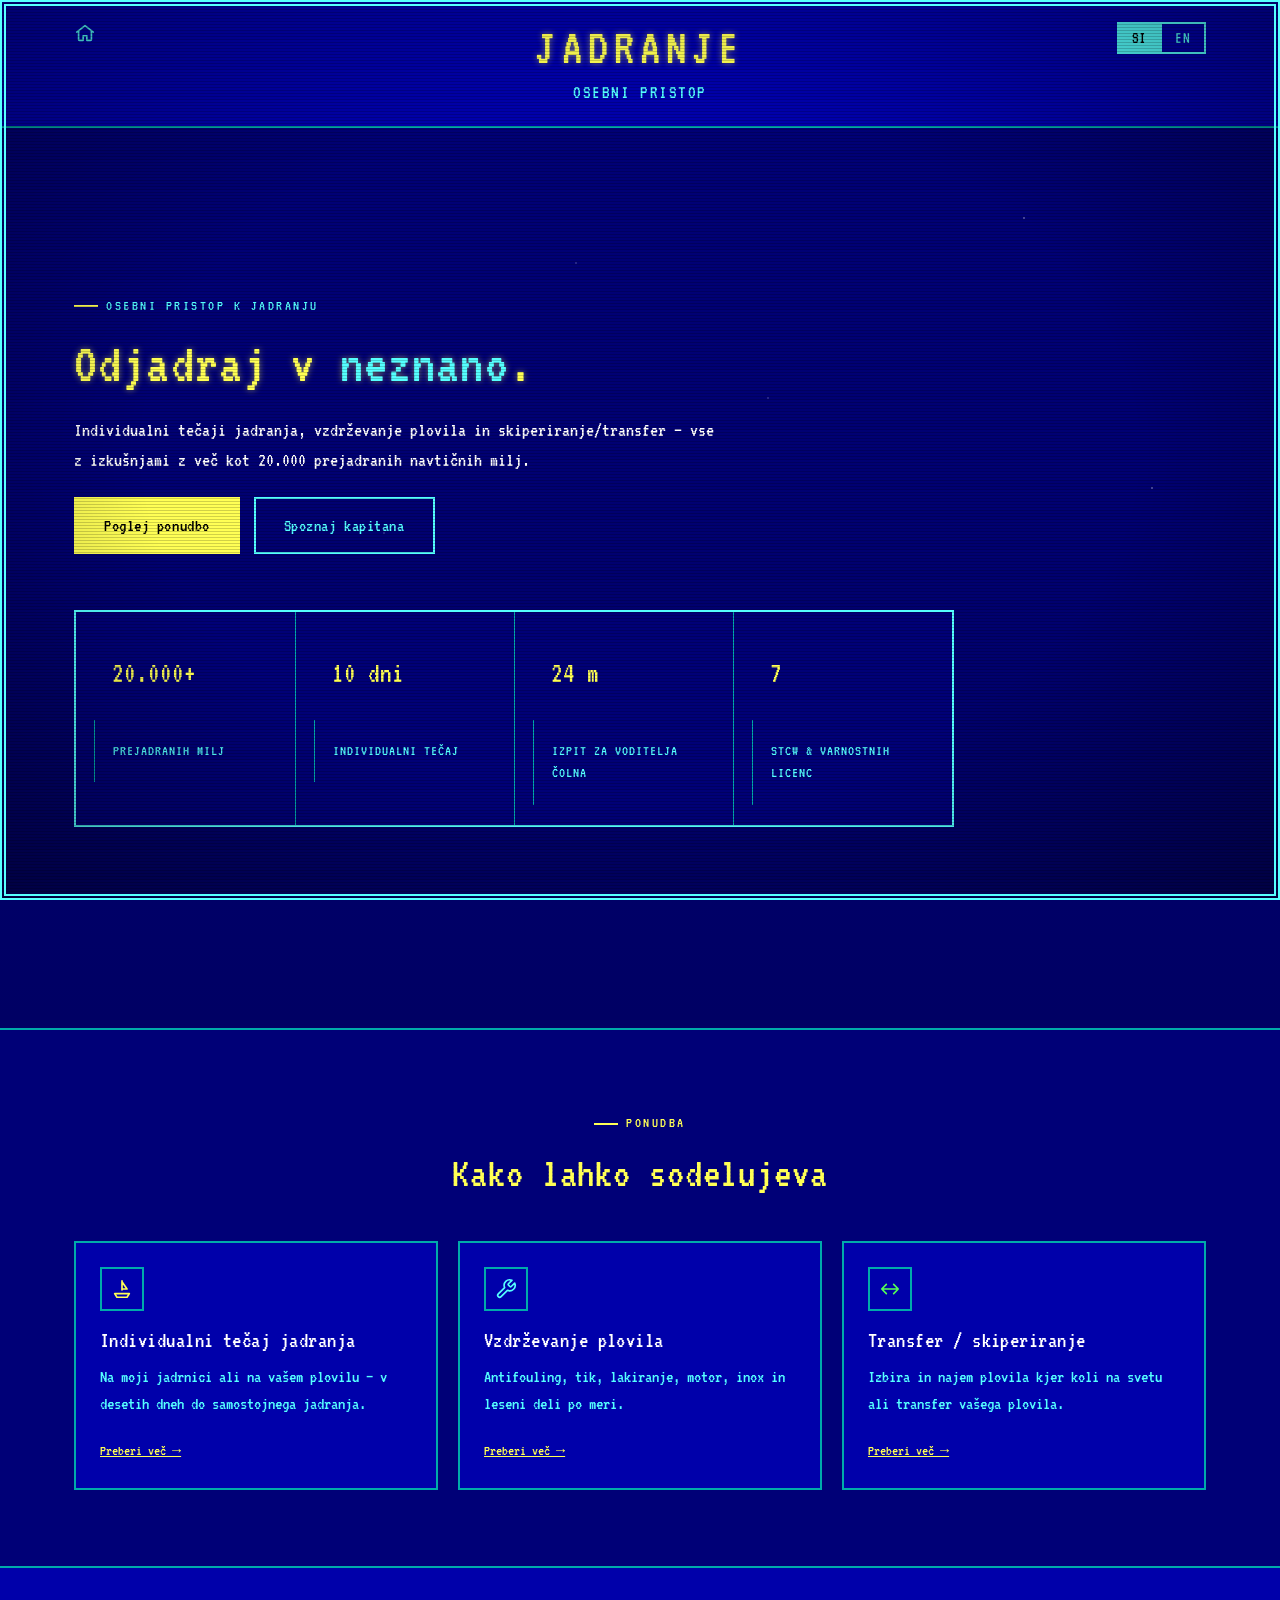
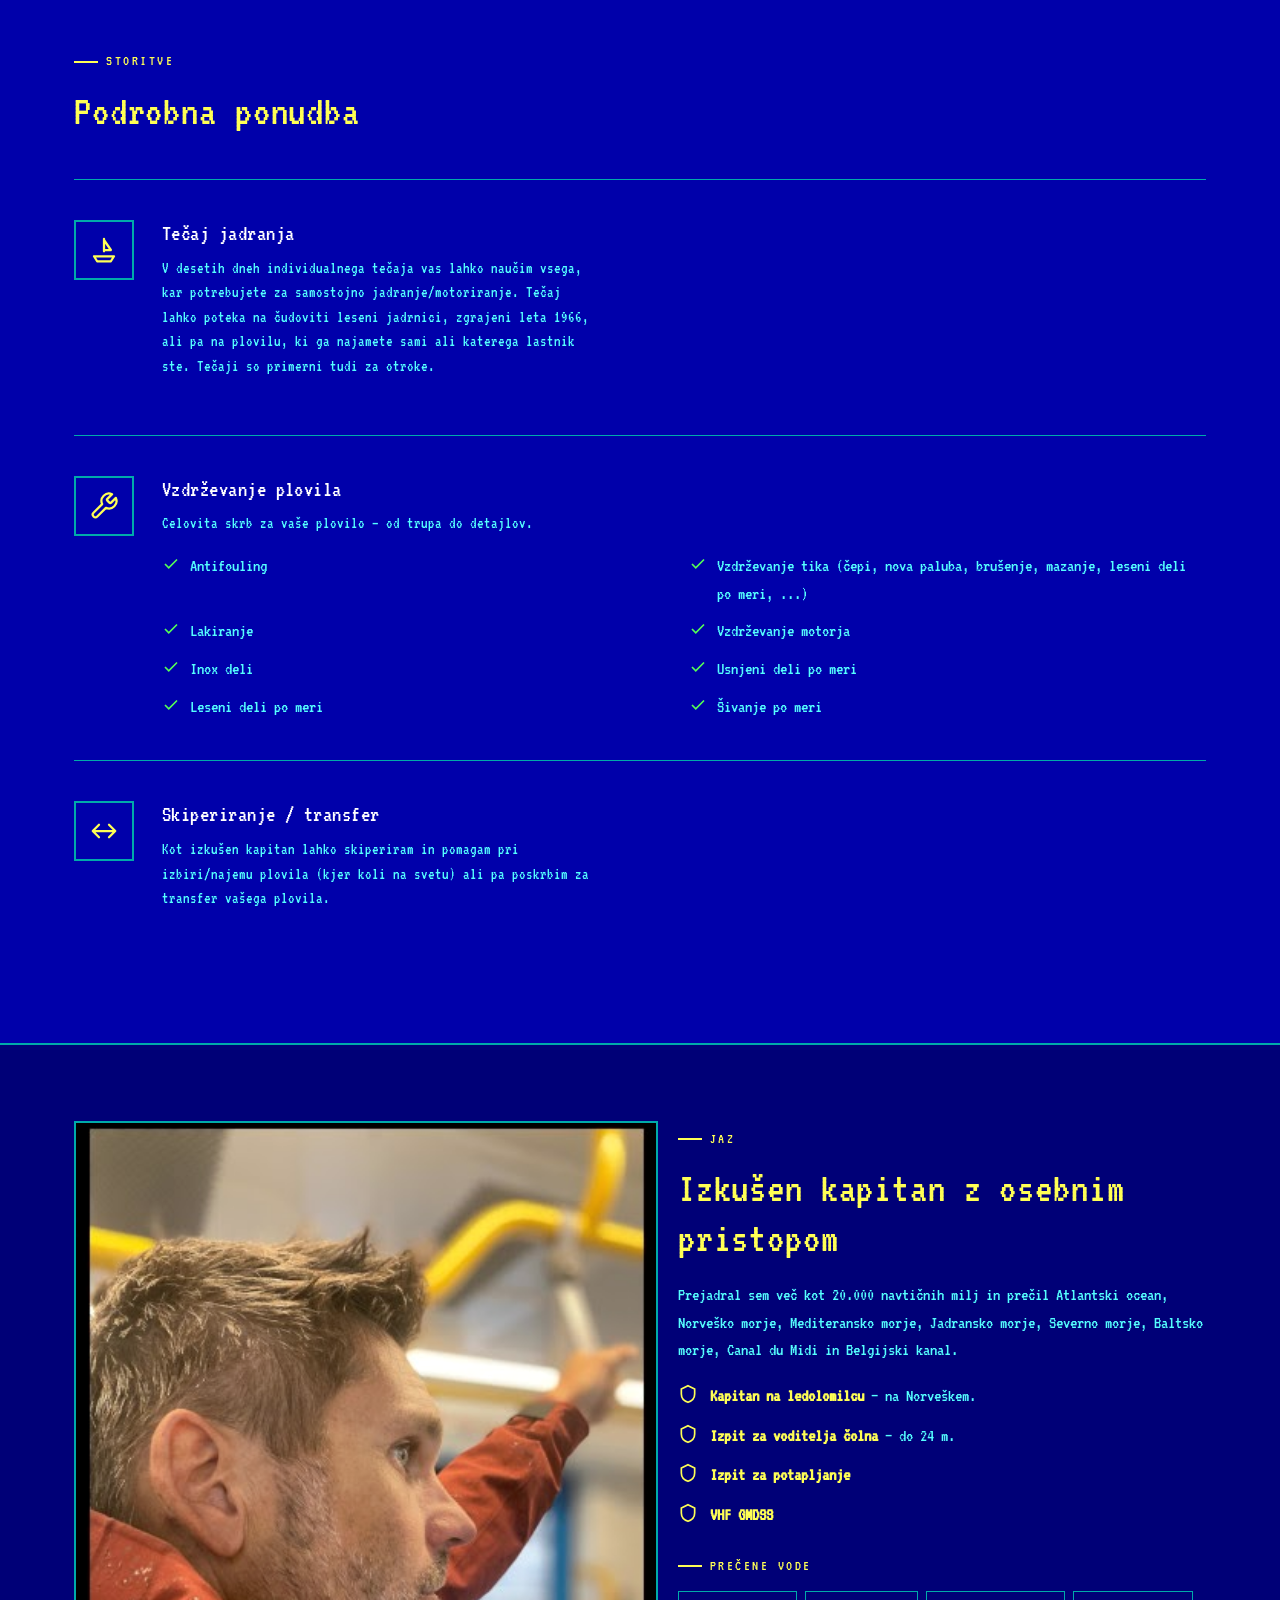
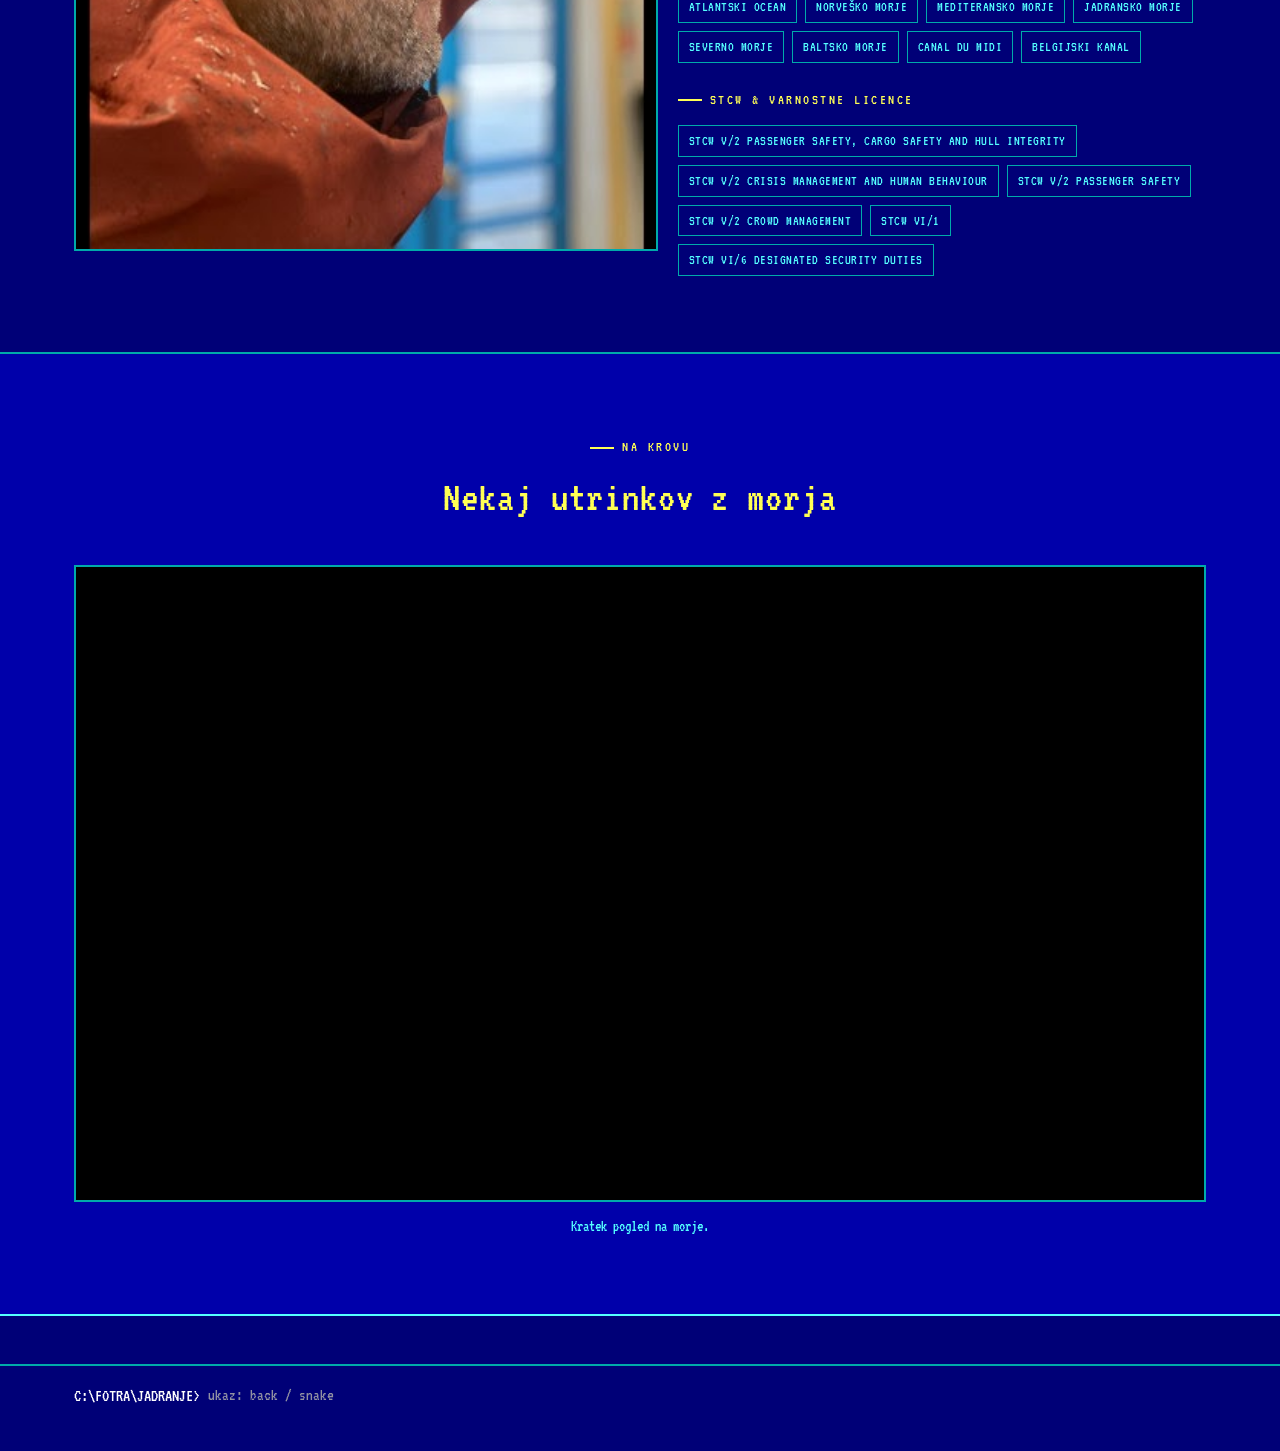
==== index.html @ 3c9cc71b "Remove the brand/links/contact footer grid and copyright bar Per request: the footer now shows only " ====
<!DOCTYPE html>
<html lang="sl" id="htmlRoot">
<head>
<meta charset="UTF-8">
<meta name="viewport" content="width=device-width, initial-scale=1.0, viewport-fit=cover">
<meta name="theme-color" content="#0000AA">
<title id="pageTitle">OSEBNI PRISTOP — jadranje.fotra.net</title>
<meta id="pageDescription" name="description" content="Individualni tečaji jadranja, vzdrževanje plovil in skiperiranje/transfer. Odjadraj v neznano — z osebnim pristopom.">
<link rel="icon" type="image/svg+xml" href="data:image/svg+xml,%3Csvg%20xmlns='http://www.w3.org/2000/svg'%20width='24'%20height='24'%20viewBox='0%200%2024%2024'%3E%3Crect%20width='24'%20height='24'%20fill='%230000AA'/%3E%3Cpath%20d='M12%203v10M12%204l5.5%208H12M4%2017h16l-2.5%204h-11z'%20fill='none'%20stroke='%23FFFF55'%20stroke-width='1.8'%20stroke-linecap='round'%20stroke-linejoin='round'/%3E%3C/svg%3E">
<link rel="stylesheet" href="assets/css/style.css">
</head>
<body>
<div class="crt-frame" aria-hidden="true"></div>

<!-- ============ TITLEBAR ============ -->
<div class="titlebar">
  <div class="wrap titlebar-inner">
    <a href="https://fotra.net/" class="home-btn" aria-label="fotra.net" title="fotra.net">
      <svg viewBox="0 0 24 24" fill="none" stroke="currentColor" stroke-width="1.8" stroke-linecap="round" stroke-linejoin="round"><path d="M3 11l9-7 9 7"/><path d="M5 10v9a1 1 0 0 0 1 1h4v-5h4v5h4a1 1 0 0 0 1-1v-9"/></svg>
    </a>
    <div class="lang-toggle" role="group" aria-label="Language / Jezik">
      <button type="button" class="lang-btn" data-lang="sl">SI</button>
      <button type="button" class="lang-btn" data-lang="en">EN</button>
    </div>
    <p class="ascii-title" data-sl="JADRANJE" data-en="SAILING">JADRANJE</p>
    <p class="sub" data-sl="OSEBNI PRISTOP" data-en="A PERSONAL APPROACH">OSEBNI PRISTOP</p>
  </div>
</div>

<!-- ============ HERO ============ -->
<section class="hero" id="top">
  <div class="hero-scrim"></div>
  <div class="stars"></div>
  <div class="hero-inner">
    <div class="wrap">
      <p class="eyebrow" data-sl="Osebni pristop k jadranju" data-en="A personal approach to sailing" style="color:var(--cyan);">Osebni pristop k jadranju</p>
      <h1 data-sl="Odjadraj v &lt;em&gt;neznano&lt;/em&gt;." data-en="Sail into the &lt;em&gt;unknown&lt;/em&gt;.">Odjadraj v <em>neznano</em>.</h1>
      <p class="lead" data-sl="Individualni tečaji jadranja, vzdrževanje plovila in skiperiranje/transfer — vse z izkušnjami z več kot 20.000 prejadranih navtičnih milj." data-en="Individual sailing courses, boat maintenance and skippering/transfer — all backed by more than 20,000 nautical miles of experience.">Individualni tečaji jadranja, vzdrževanje plovila in skiperiranje/transfer — vse z izkušnjami z več kot 20.000 prejadranih navtičnih milj.</p>
      <div class="hero-ctas">
        <a href="#ponudba" class="btn btn-primary" data-sl="Poglej ponudbo" data-en="See the offer">Poglej ponudbo</a>
        <a href="#jaz" class="btn btn-ghost" data-sl="Spoznaj kapitana" data-en="Meet the captain">Spoznaj kapitana</a>
      </div>
      <div class="stat-strip">
        <div><div class="num" data-sl="20.000+" data-en="20,000+">20.000+</div><div class="lbl" data-sl="Prejadranih milj" data-en="Nautical miles sailed">Prejadranih milj</div></div>
        <div><div class="num" data-sl="10 dni" data-en="10 days">10 dni</div><div class="lbl" data-sl="Individualni tečaj" data-en="Individual course">Individualni tečaj</div></div>
        <div><div class="num">24 m</div><div class="lbl" data-sl="Izpit za voditelja čolna" data-en="Skipper's licence">Izpit za voditelja čolna</div></div>
        <div><div class="num">7</div><div class="lbl" data-sl="STCW &amp; varnostnih licenc" data-en="STCW &amp; safety certificates">STCW &amp; varnostnih licenc</div></div>
      </div>
    </div>
  </div>
</section>

<!-- ============ PONUDBA (pregled) ============ -->
<section class="section" id="ponudba">
  <div class="wrap">
    <div class="section-head center">
      <div class="eyebrow" style="justify-content:center;" data-sl="Ponudba" data-en="Offer">Ponudba</div>
      <h2 data-sl="Kako lahko sodelujeva" data-en="How we can work together">Kako lahko sodelujeva</h2>
    </div>
    <div class="grid grid-3">
      <div class="card">
        <div class="icon-badge"><svg viewBox="0 0 24 24" fill="none" stroke="currentColor" stroke-width="1.8" stroke-linecap="round" stroke-linejoin="round"><path d="M12 3v10M12 4l5.5 8H12M4 17h16l-2.5 4h-11z"/></svg></div>
        <h3 data-sl="Individualni tečaj jadranja" data-en="Individual sailing course">Individualni tečaj jadranja</h3>
        <p data-sl="Na moji jadrnici ali na vašem plovilu — v desetih dneh do samostojnega jadranja." data-en="On my sailboat or yours — ten days to sailing on your own.">Na moji jadrnici ali na vašem plovilu — v desetih dneh do samostojnega jadranja.</p>
        <a href="#tecaj" class="card-link" data-sl="Preberi več →" data-en="Read more →">Preberi več →</a>
      </div>
      <div class="card hl-2">
        <div class="icon-badge"><svg viewBox="0 0 24 24" fill="none" stroke="currentColor" stroke-width="1.8" stroke-linecap="round" stroke-linejoin="round"><path d="M14.7 6.3a1 1 0 0 0 0 1.4l1.6 1.6a1 1 0 0 0 1.4 0l3.77-3.77a6 6 0 0 1-7.94 7.94l-6.91 6.91a2.12 2.12 0 0 1-3-3l6.91-6.91a6 6 0 0 1 7.94-7.94l-3.76 3.76z"/></svg></div>
        <h3 data-sl="Vzdrževanje plovila" data-en="Boat maintenance">Vzdrževanje plovila</h3>
        <p data-sl="Antifouling, tik, lakiranje, motor, inox in leseni deli po meri." data-en="Antifouling, teak, varnishing, engine, stainless-steel and custom wooden parts.">Antifouling, tik, lakiranje, motor, inox in leseni deli po meri.</p>
        <a href="#vzdrzevanje" class="card-link" data-sl="Preberi več →" data-en="Read more →">Preberi več →</a>
      </div>
      <div class="card hl-3">
        <div class="icon-badge"><svg viewBox="0 0 24 24" fill="none" stroke="currentColor" stroke-width="1.8" stroke-linecap="round" stroke-linejoin="round"><path d="M3 12h18M3 12l5-5M3 12l5 5M21 12l-5-5M21 12l-5 5"/></svg></div>
        <h3 data-sl="Transfer / skiperiranje" data-en="Transfer / skippering">Transfer / skiperiranje</h3>
        <p data-sl="Izbira in najem plovila kjer koli na svetu ali transfer vašega plovila." data-en="Choosing and chartering a boat anywhere in the world, or a transfer of your own.">Izbira in najem plovila kjer koli na svetu ali transfer vašega plovila.</p>
        <a href="#skiperiranje" class="card-link" data-sl="Preberi več →" data-en="Read more →">Preberi več →</a>
      </div>
    </div>
  </div>
</section>

<!-- ============ PONUDBA (podrobno) ============ -->
<section class="section">
  <div class="wrap">
    <div class="section-head">
      <div class="eyebrow" data-sl="Storitve" data-en="Services">Storitve</div>
      <h2 data-sl="Podrobna ponudba" data-en="Offer in detail">Podrobna ponudba</h2>
    </div>

    <div class="service-block" id="tecaj">
      <span class="service-icon">
        <svg viewBox="0 0 24 24" stroke-width="1.8" stroke-linecap="round" stroke-linejoin="round"><path d="M12 3v10M12 4l5.5 8H12M4 17h16l-2.5 4h-11z"/></svg>
      </span>
      <div>
        <h3 data-sl="Tečaj jadranja" data-en="Sailing course">Tečaj jadranja</h3>
        <p class="lede" data-sl="V desetih dneh individualnega tečaja vas lahko naučim vsega, kar potrebujete za samostojno jadranje/motoriranje. Tečaj lahko poteka na čudoviti leseni jadrnici, zgrajeni leta 1966, ali pa na plovilu, ki ga najamete sami ali katerega lastnik ste. Tečaji so primerni tudi za otroke." data-en="In ten days of individual coaching I can teach you everything you need to sail/motor on your own. The course can take place on a beautiful wooden sailboat built in 1966, or on a boat you charter yourself or already own. Courses are suitable for children too.">V desetih dneh individualnega tečaja vas lahko naučim vsega, kar potrebujete za samostojno jadranje/motoriranje. Tečaj lahko poteka na čudoviti leseni jadrnici, zgrajeni leta 1966, ali pa na plovilu, ki ga najamete sami ali katerega lastnik ste. Tečaji so primerni tudi za otroke.</p>
      </div>
    </div>

    <div class="service-block" id="vzdrzevanje">
      <span class="service-icon">
        <svg viewBox="0 0 24 24" stroke-width="1.8" stroke-linecap="round" stroke-linejoin="round"><path d="M14.7 6.3a1 1 0 0 0 0 1.4l1.6 1.6a1 1 0 0 0 1.4 0l3.77-3.77a6 6 0 0 1-7.94 7.94l-6.91 6.91a2.12 2.12 0 0 1-3-3l6.91-6.91a6 6 0 0 1 7.94-7.94l-3.76 3.76z"/></svg>
      </span>
      <div>
        <h3 data-sl="Vzdrževanje plovila" data-en="Boat maintenance">Vzdrževanje plovila</h3>
        <p class="lede" data-sl="Celovita skrb za vaše plovilo — od trupa do detajlov." data-en="Complete care for your boat — from the hull to the smallest detail.">Celovita skrb za vaše plovilo — od trupa do detajlov.</p>
        <ul class="check-list">
          <li><svg viewBox="0 0 24 24" fill="none" stroke-width="2.2"><path d="M20 6L9 17l-5-5"/></svg> <span data-sl="Antifouling" data-en="Antifouling">Antifouling</span></li>
          <li><svg viewBox="0 0 24 24" fill="none" stroke-width="2.2"><path d="M20 6L9 17l-5-5"/></svg> <span data-sl="Vzdrževanje tika (čepi, nova paluba, brušenje, mazanje, leseni deli po meri, ...)" data-en="Teak maintenance (plugs, new deck, sanding, oiling, custom wooden parts, ...)">Vzdrževanje tika (čepi, nova paluba, brušenje, mazanje, leseni deli po meri, ...)</span></li>
          <li><svg viewBox="0 0 24 24" fill="none" stroke-width="2.2"><path d="M20 6L9 17l-5-5"/></svg> <span data-sl="Lakiranje" data-en="Varnishing">Lakiranje</span></li>
          <li><svg viewBox="0 0 24 24" fill="none" stroke-width="2.2"><path d="M20 6L9 17l-5-5"/></svg> <span data-sl="Vzdrževanje motorja" data-en="Engine maintenance">Vzdrževanje motorja</span></li>
          <li><svg viewBox="0 0 24 24" fill="none" stroke-width="2.2"><path d="M20 6L9 17l-5-5"/></svg> <span data-sl="Inox deli" data-en="Stainless-steel parts">Inox deli</span></li>
          <li><svg viewBox="0 0 24 24" fill="none" stroke-width="2.2"><path d="M20 6L9 17l-5-5"/></svg> <span data-sl="Usnjeni deli po meri" data-en="Custom leather parts">Usnjeni deli po meri</span></li>
          <li><svg viewBox="0 0 24 24" fill="none" stroke-width="2.2"><path d="M20 6L9 17l-5-5"/></svg> <span data-sl="Leseni deli po meri" data-en="Custom wooden parts">Leseni deli po meri</span></li>
          <li><svg viewBox="0 0 24 24" fill="none" stroke-width="2.2"><path d="M20 6L9 17l-5-5"/></svg> <span data-sl="Šivanje po meri" data-en="Custom stitching/upholstery">Šivanje po meri</span></li>
        </ul>
      </div>
    </div>

    <div class="service-block" id="skiperiranje">
      <span class="service-icon">
        <svg viewBox="0 0 24 24" stroke-width="1.8" stroke-linecap="round" stroke-linejoin="round"><path d="M3 12h18M3 12l5-5M3 12l5 5M21 12l-5-5M21 12l-5 5"/></svg>
      </span>
      <div>
        <h3 data-sl="Skiperiranje / transfer" data-en="Skippering / transfer">Skiperiranje / transfer</h3>
        <p class="lede" data-sl="Kot izkušen kapitan lahko skiperiram in pomagam pri izbiri/najemu plovila (kjer koli na svetu) ali pa poskrbim za transfer vašega plovila." data-en="As an experienced captain I can skipper and help you choose/charter a boat (anywhere in the world), or take care of a transfer of your own boat.">Kot izkušen kapitan lahko skiperiram in pomagam pri izbiri/najemu plovila (kjer koli na svetu) ali pa poskrbim za transfer vašega plovila.</p>
      </div>
    </div>
  </div>
</section>

<!-- ============ JAZ ============ -->
<section class="section" id="jaz" style="background:var(--bg-alt); border-top:2px solid var(--cyan-dim); border-bottom:2px solid var(--cyan-dim);">
  <div class="wrap">
    <div class="grid grid-2">
      <div class="guide-photo">
        <img src="assets/img/kapitan.jpg" alt="Kapitan na krovu jadrnice, oblečen v rdečo jadralno jakno" loading="lazy">
      </div>
      <div>
        <div class="eyebrow" data-sl="Jaz" data-en="About me">Jaz</div>
        <h2 data-sl="Izkušen kapitan z osebnim pristopom" data-en="An experienced captain with a personal touch">Izkušen kapitan z osebnim pristopom</h2>
        <p data-sl="Prejadral sem več kot 20.000 navtičnih milj in prečil Atlantski ocean, Norveško morje, Mediteransko morje, Jadransko morje, Severno morje, Baltsko morje, Canal du Midi in Belgijski kanal." data-en="I have sailed more than 20,000 nautical miles, crossing the Atlantic Ocean, the Norwegian Sea, the Mediterranean, the Adriatic, the North Sea, the Baltic Sea, the Canal du Midi and the Belgian Canal.">Prejadral sem več kot 20.000 navtičnih milj in prečil Atlantski ocean, Norveško morje, Mediteransko morje, Jadransko morje, Severno morje, Baltsko morje, Canal du Midi in Belgijski kanal.</p>
        <ul class="credentials">
          <li>
            <svg viewBox="0 0 24 24" fill="none" stroke="currentColor" stroke-width="2"><path d="M12 2l8 4v6c0 5-3.4 8.4-8 10-4.6-1.6-8-5-8-10V6z"/></svg>
            <span data-sl="&lt;b&gt;Kapitan na ledolomilcu&lt;/b&gt; — na Norveškem." data-en="&lt;b&gt;Icebreaker captain&lt;/b&gt; — in Norway."><b>Kapitan na ledolomilcu</b> — na Norveškem.</span>
          </li>
          <li>
            <svg viewBox="0 0 24 24" fill="none" stroke="currentColor" stroke-width="2"><path d="M12 2l8 4v6c0 5-3.4 8.4-8 10-4.6-1.6-8-5-8-10V6z"/></svg>
            <span data-sl="&lt;b&gt;Izpit za voditelja čolna&lt;/b&gt; — do 24 m." data-en="&lt;b&gt;Skipper's licence&lt;/b&gt; — up to 24 m."><b>Izpit za voditelja čolna</b> — do 24 m.</span>
          </li>
          <li>
            <svg viewBox="0 0 24 24" fill="none" stroke="currentColor" stroke-width="2"><path d="M12 2l8 4v6c0 5-3.4 8.4-8 10-4.6-1.6-8-5-8-10V6z"/></svg>
            <span data-sl="&lt;b&gt;Izpit za potapljanje&lt;/b&gt;" data-en="&lt;b&gt;Diving certificate&lt;/b&gt;"><b>Izpit za potapljanje</b></span>
          </li>
          <li>
            <svg viewBox="0 0 24 24" fill="none" stroke="currentColor" stroke-width="2"><path d="M12 2l8 4v6c0 5-3.4 8.4-8 10-4.6-1.6-8-5-8-10V6z"/></svg>
            <span><b>VHF GMDSS</b></span>
          </li>
        </ul>
        <div class="eyebrow" style="margin-top:26px;" data-sl="Prečene vode" data-en="Waters crossed">Prečene vode</div>
        <div class="tag-row" style="margin-top:0;">
          <span class="tag" data-sl="Atlantski ocean" data-en="Atlantic Ocean">Atlantski ocean</span>
          <span class="tag" data-sl="Norveško morje" data-en="Norwegian Sea">Norveško morje</span>
          <span class="tag" data-sl="Mediteransko morje" data-en="Mediterranean Sea">Mediteransko morje</span>
          <span class="tag" data-sl="Jadransko morje" data-en="Adriatic Sea">Jadransko morje</span>
          <span class="tag" data-sl="Severno morje" data-en="North Sea">Severno morje</span>
          <span class="tag" data-sl="Baltsko morje" data-en="Baltic Sea">Baltsko morje</span>
          <span class="tag">Canal du Midi</span>
          <span class="tag" data-sl="Belgijski kanal" data-en="Belgian Canal">Belgijski kanal</span>
        </div>
        <div class="eyebrow" style="margin-top:26px;" data-sl="STCW &amp; varnostne licence" data-en="STCW &amp; safety certificates">STCW &amp; varnostne licence</div>
        <div class="tag-row" style="margin-top:0;">
          <span class="tag">STCW V/2 Passenger safety, cargo safety and hull integrity</span>
          <span class="tag">STCW V/2 Crisis management and human behaviour</span>
          <span class="tag">STCW V/2 Passenger safety</span>
          <span class="tag">STCW V/2 Crowd management</span>
          <span class="tag">STCW VI/1</span>
          <span class="tag">STCW VI/6 Designated Security Duties</span>
        </div>
      </div>
    </div>
  </div>
</section>

<!-- ============ GALERIJA + VIDEO ============ -->
<section class="section" id="galerija">
  <div class="wrap">
    <div class="section-head center">
      <div class="eyebrow" style="justify-content:center;" data-sl="Na krovu" data-en="On board">Na krovu</div>
      <h2 data-sl="Nekaj utrinkov z morja" data-en="A few glimpses from the sea">Nekaj utrinkov z morja</h2>
    </div>
    <div class="video-frame">
      <iframe id="videoIframe" src="https://www.youtube.com/embed/ANJt-dXkMVA" title="Jadranje" loading="lazy" referrerpolicy="strict-origin-when-cross-origin" allow="accelerometer; autoplay; clipboard-write; encrypted-media; gyroscope; picture-in-picture; web-share" allowfullscreen></iframe>
    </div>
    <p class="video-caption" data-sl="Kratek pogled na morje." data-en="A short look at the sea.">Kratek pogled na morje.</p>
  </div>
</section>

<!-- ============ FOOTER ============ -->
<footer>
  <div class="foot-terminal">
    <div class="wrap">
      <div class="term-line">
        <label for="termInput" class="prompt">C:\FOTRA\JADRANJE&gt;</label>
        <input type="text" id="termInput" class="term-input" autocomplete="off" autocapitalize="off" autocorrect="off" spellcheck="false" aria-label="Command input" placeholder="back / snake" data-sl-ph="ukaz: back / snake" data-en-ph="command: back / snake">
      </div>
    </div>
  </div>
</footer>

<div class="snake-overlay" id="snakeOverlay" hidden>
  <div class="snake-box">
    <button type="button" class="snake-close" id="snakeClose" aria-label="Close">✕</button>
    <div class="snake-titlebar">
      <p class="snake-title" data-sl="KAČA" data-en="SNAKE">KAČA</p>
      <p class="snake-score" id="snakeScore">SCORE: 0</p>
    </div>
    <div class="canvas-wrap">
      <canvas id="snakeCanvas" width="220" height="220"></canvas>
    </div>
    <div class="dpad" role="group" aria-label="Snake controls">
      <button type="button" class="dpad-btn dpad-up" data-dir="up" aria-label="Up">&#9650;</button>
      <button type="button" class="dpad-btn dpad-left" data-dir="left" aria-label="Left">&#9664;</button>
      <button type="button" class="dpad-btn dpad-right" data-dir="right" aria-label="Right">&#9654;</button>
      <button type="button" class="dpad-btn dpad-down" data-dir="down" aria-label="Down">&#9660;</button>
    </div>
    <div class="snake-status">
      <span id="snakeMsg" data-sl="PUŠČICE/GUMBI = PREMIK" data-en="ARROWS/BTNS = MOVE">PUŠČICE/GUMBI = PREMIK</span>
      <span data-sl="ESC=NAZAJ" data-en="ESC=BACK">ESC=NAZAJ</span>
    </div>
  </div>
</div>

<script src="assets/js/main.js"></script>
</body>
</html>
---- assets/css/style.css ----
/* ==========================================================================
   OSEBNI PRISTOP — jadranje.fotra.net
   DOS/terminal videz, usklajen z ostalimi FOTRA stranmi (norway.fotra.net)
   ========================================================================== */

@import url('https://fonts.googleapis.com/css2?family=VT323&display=swap');

:root{
  --dos-blue: #0000AA;
  --dos-blue-dark: #000077;
  --cyan: #55FFFF;
  --cyan-dim: #00AAAA;
  --white: #FFFFFF;
  --yellow: #FFFF55;
  --grey: #AAAAAA;
  --black: #000000;
  --green: #55FF55;
  --red: #FF5555;

  --bg: var(--dos-blue);
  --bg-alt: var(--dos-blue-dark);
  --border: var(--cyan-dim);
  --text: var(--white);
  --text-dim: var(--cyan);
  --text-faint: var(--grey);
  --maxw: 1180px;
}

*,*::before,*::after{ box-sizing: border-box; }
html{ scroll-behavior: smooth; }

body{
  margin:0;
  background: var(--bg);
  color: var(--text);
  font-family: 'VT323', monospace;
  font-size: 1.15rem;
  line-height: 1.5;
  -webkit-font-smoothing: antialiased;
  position: relative;
}

/* CRT scanlines, matching the FOTRA hub look */
body::before{
  content:"";
  position:fixed; inset:0; pointer-events:none;
  background: repeating-linear-gradient(to bottom,
    rgba(0,0,0,0.18) 0px, rgba(0,0,0,0.18) 1px, transparent 1px, transparent 3px);
  z-index: 900;
}
body::after{
  content:"";
  position:fixed; inset:0; pointer-events:none;
  background: radial-gradient(ellipse at center, transparent 55%, rgba(0,0,0,0.35) 100%);
  z-index: 899;
  animation: flicker 6s infinite steps(30);
}
@keyframes flicker{ 0%,100%{ opacity:1; } 50%{ opacity:.97; } }
@media (prefers-reduced-motion: reduce){ body::after{ animation:none; } }

/* Outer double-line frame, matching the .screen bezel on fotra.net / ai.fotra.net / video.fotra.net */
.crt-frame{
  position:fixed; inset:0; pointer-events:none;
  border: 6px double var(--cyan);
  z-index: 950;
}

img{ max-width:100%; display:block; }
a{ color: inherit; }
::selection{ background: var(--cyan); color: var(--black); }

.wrap{ max-width: var(--maxw); margin:0 auto; padding: 0 24px; }
h1,h2,h3,h4{ font-family:'VT323', monospace; margin:0 0 .4em; line-height:1.15; font-weight:400; letter-spacing:.02em; }
h2{ font-size: clamp(1.9rem, 4vw, 2.7rem); color: var(--yellow); }
h3{ font-size: 1.45rem; color: var(--white); }
p{ margin:0 0 1em; color: var(--text-dim); }

.eyebrow{
  display:inline-flex; align-items:center; gap:8px;
  font-size:.95rem; letter-spacing:2.5px; text-transform:uppercase;
  color: var(--yellow); font-weight:400; margin-bottom:14px;
}
.eyebrow::before{ content:""; width:24px; height:2px; background: var(--yellow); display:inline-block; }

.section{ padding: 76px 0; position:relative; scroll-margin-top: 84px; }
.section-head{ max-width:700px; margin-bottom:42px; }
.section-head.center{ margin-left:auto; margin-right:auto; text-align:center; }

.btn{
  display:inline-flex; align-items:center; justify-content:center; gap:8px;
  padding:13px 28px; border-radius:0; font-weight:400; font-size:1.15rem;
  text-decoration:none; cursor:pointer; border:2px solid var(--cyan);
  transition: background .12s ease, color .12s ease;
  font-family:'VT323', monospace; letter-spacing:.03em;
}
.btn:active{ transform: translateY(1px); }
.btn-primary{ background: var(--yellow); color: var(--black); border-color: var(--yellow); }
.btn-primary:hover{ background: var(--cyan); border-color: var(--cyan); color: var(--black); }
.btn-ghost{ background: transparent; border-color: var(--cyan); color: var(--cyan); }
.btn-ghost:hover{ background: var(--cyan); color: var(--black); }

/* ---------- TITLEBAR (matches ai.fotra.net / video.fotra.net) ---------- */
/* The divider runs the full page width, like every other section border;
   the icons/title/description stay inside the same centered .wrap column
   used everywhere else on the page. */
.titlebar{
  text-align:center;
  padding: 22px 0 18px;
  border-bottom: 2px solid var(--cyan-dim);
}
.titlebar-inner{ position:relative; }
.home-btn{ position:absolute; top:0; left:24px; display:inline-flex; color: var(--cyan); text-decoration:none; transition: color .15s ease, transform .15s ease; }
.home-btn svg{ width:22px; height:22px; flex:none; }
.home-btn:hover, .home-btn:focus-visible{ color: var(--yellow); transform:translateY(-1px); }
.lang-toggle{ position:absolute; top:0; right:24px; display:inline-flex; border:2px solid var(--cyan); }
.lang-btn{
  font-family:'VT323', monospace; background: var(--dos-blue); color: var(--cyan);
  border:none; padding:6px 13px; font-size:1.05rem; letter-spacing:.05em; cursor:pointer;
}
.lang-btn + .lang-btn{ border-left:2px solid var(--cyan); }
.lang-btn.active{ background: var(--cyan); color: var(--black); }
.lang-btn:hover:not(.active){ color: var(--yellow); }
.ascii-title{
  font-size: clamp(2.2rem, 9vw, 3.2rem); line-height:1; letter-spacing:.12em;
  color: var(--yellow); text-shadow: 0 0 6px rgba(255,255,85,0.5); margin:0 0 .35rem;
}
.sub{ font-size: clamp(1rem, 3vw, 1.2rem); color: var(--cyan); letter-spacing:.08em; margin:0; }

/* Kept for the footer's own brand mark */
.brand{ display:flex; align-items:center; gap:10px; font-weight:400; letter-spacing:.5px; font-size:1.35rem; text-decoration:none; }
.brand svg{ width:24px; height:24px; flex:none; }
.brand-name{ color: var(--yellow); text-shadow: 0 0 5px rgba(255,255,85,0.5); }

@media (max-width:420px){
  .wrap{ padding:0 16px; }
  .titlebar{ padding:18px 0 16px; }
  .home-btn{ left:16px; }
  .lang-toggle{ right:16px; }
}

/* ---------- HERO ---------- */
.hero{
  position:relative; min-height:100vh; display:flex; align-items:center;
  overflow:hidden; background: var(--dos-blue); scroll-margin-top:0;
}
.hero-scrim{
  position:absolute; inset:0; z-index:1;
  background: linear-gradient(180deg, rgba(0,0,20,.35) 0%, rgba(0,0,60,.5) 35%, rgba(0,0,90,.88) 100%);
}
.stars{
  position:absolute; inset:0; z-index:2; opacity:.5;
  background-image:
    radial-gradient(1.5px 1.5px at 10% 20%, #fff, transparent),
    radial-gradient(1.5px 1.5px at 80% 10%, #fff, transparent),
    radial-gradient(1px 1px at 60% 30%, #fff, transparent),
    radial-gradient(1px 1px at 30% 45%, #fff, transparent),
    radial-gradient(1.5px 1.5px at 90% 40%, #fff, transparent),
    radial-gradient(1px 1px at 45% 15%, #fff, transparent),
    radial-gradient(1px 1px at 70% 60%, #fff, transparent),
    radial-gradient(1.5px 1.5px at 20% 65%, #fff, transparent);
}
.hero-inner{ position:relative; z-index:3; width:100%; }
.hero .wrap{ padding-top:40px; padding-bottom:80px; }
.hero h1{ font-size: clamp(2.1rem, 6vw, 3.6rem); max-width:880px; margin-bottom:.3em; color: var(--yellow); text-shadow: 0 0 6px rgba(255,255,85,.5); }
.hero h1 em{ font-style:normal; color: var(--cyan); }
.hero p.lead{ font-size:1.25rem; max-width:640px; color: var(--white); }
.hero-ctas{ display:flex; flex-wrap:wrap; gap:14px; margin-top:22px; }

.stat-strip{
  margin-top:56px; display:grid; grid-template-columns: repeat(4,1fr); gap:0;
  border:2px solid var(--cyan); border-radius:0; overflow:hidden;
  background: var(--dos-blue-dark); max-width:880px;
}
.stat-strip div{ padding:20px 18px; border-left:1px solid var(--cyan-dim); }
.stat-strip div:first-child{ border-left:none; }
.stat-strip .num{ font-size:1.8rem; font-weight:400; color: var(--yellow); }
.stat-strip .lbl{ font-size:.95rem; text-transform:uppercase; letter-spacing:1px; color: var(--cyan); margin-top:4px; }

@media (max-width:860px){
  .stat-strip{ grid-template-columns: repeat(2,1fr); }
  .stat-strip div:nth-child(3){ border-left:none; }
}
@media (max-width:600px){
  .section{ padding:52px 0; }
  .hero .wrap{ padding-top:24px; padding-bottom:56px; }
  .hero-ctas{ flex-direction:column; align-items:stretch; }
  .hero-ctas .btn{ width:100%; }
}
@media (max-width:420px){
  .stat-strip .num{ font-size:1.4rem; }
}

/* ---------- GRID / CARDS ---------- */
.grid{ display:grid; gap:20px; }
.grid-3{ grid-template-columns: repeat(3,1fr); }
.grid-2{ grid-template-columns: 1.05fr .95fr; }
@media (max-width:900px){
  .grid-3{ grid-template-columns: repeat(2,1fr); }
  .grid-2{ grid-template-columns: 1fr; }
}
@media (max-width:560px){
  .grid-3{ grid-template-columns: 1fr; }
}
.card{ background: var(--dos-blue); border:2px solid var(--cyan-dim); border-radius:0; padding:24px; }
.icon-badge{
  width:44px; height:44px; border-radius:0; display:flex; align-items:center; justify-content:center;
  background: transparent; border:2px solid var(--cyan-dim); color: var(--yellow); margin-bottom:16px;
}
.icon-badge svg{ width:22px; height:22px; stroke: currentColor; fill:none; }
.card.hl-2 .icon-badge{ color: var(--cyan); }
.card.hl-3 .icon-badge{ color: var(--green); }
.card .card-link{ color: var(--yellow); font-size:.95rem; display:inline-block; margin-top:auto; }

section#ponudba{ background: var(--bg-alt); border-top:2px solid var(--cyan-dim); border-bottom:2px solid var(--cyan-dim); }

/* ---------- GUIDE / JAZ ---------- */
.guide-photo{
  aspect-ratio: 4/5; border-radius:0; border:2px solid var(--cyan-dim);
  background: var(--dos-blue-dark); position:relative; overflow:hidden;
}
.guide-photo img{ width:100%; height:100%; object-fit:cover; object-position:center 20%; filter: saturate(.95) contrast(1.02); }

.credentials{ list-style:none; margin:18px 0 0; padding:0; display:grid; gap:12px; }
.credentials li{ display:flex; gap:12px; align-items:flex-start; color: var(--text-dim); }
.credentials svg{ width:20px; height:20px; flex:none; color: var(--yellow); margin-top:2px; stroke:currentColor; fill:none; }
.credentials b{ color: var(--yellow); }

.tag-row{ display:flex; flex-wrap:wrap; gap:8px; margin-top:14px; }
.tag{ font-size:.9rem; font-weight:400; text-transform:uppercase; letter-spacing:.5px; padding:4px 10px; border-radius:0; background:transparent; color: var(--cyan); border:1px solid var(--cyan-dim); }

.video-frame{
  position:relative; width:100%; aspect-ratio:16/9; border-radius:0; overflow:hidden;
  border:2px solid var(--cyan-dim); background:#000;
}
.video-frame iframe{ position:absolute; inset:0; width:100%; height:100%; border:0; }
.video-caption{ margin:12px 2px 0; font-size:1rem; color: var(--cyan); text-align:center; }

/* ---------- SERVICE BLOCKS (Ponudba, detajl) ---------- */
.service-block{ display:grid; grid-template-columns:64px 1fr; gap:24px; padding-block:40px; border-top:1px solid var(--cyan-dim); }
.service-block:first-of-type{ border-top:none; }
@media (max-width:620px){ .service-block{ grid-template-columns:1fr; } }
.service-icon{
  width:60px; height:60px; border-radius:0; background:transparent; border:2px solid var(--cyan-dim);
  display:flex; align-items:center; justify-content:center; color: var(--yellow);
}
.service-icon svg{ width:30px; height:30px; stroke:currentColor; fill:none; }
.service-block .lede{ font-size:1.02rem; max-width:62ch; }
.check-list{ list-style:none; margin:0; padding:0; display:grid; gap:10px; grid-template-columns: 1fr 1fr; }
@media (max-width:560px){ .check-list{ grid-template-columns:1fr; } }
.check-list li{ display:flex; gap:10px; color: var(--text-dim); }
.check-list svg{ width:18px; height:18px; flex:none; margin-top:3px; color: var(--green); stroke:currentColor; fill:none; }

/* ---------- FOOTER ---------- */
footer{ background: var(--dos-blue-dark); border-top:2px solid var(--cyan); padding:48px 0 26px; }
.foot-grid{ display:grid; grid-template-columns: 1.4fr 1fr 1fr; gap:36px; }
@media (max-width:760px){ .foot-grid{ grid-template-columns:1fr; gap:26px; } }
.foot-grid h4{ color: var(--yellow); font-size:1.1rem; margin-bottom:12px; }
.foot-grid ul{ list-style:none; margin:0; padding:0; display:grid; gap:10px; }
.foot-grid a{ text-decoration:none; color: var(--cyan); font-size:1rem; }
.foot-grid a:hover{ color: var(--yellow); }
.foot-bottom{ margin-top:40px; padding-top:20px; border-top:1px solid var(--cyan-dim); display:flex; flex-wrap:wrap; gap:14px; justify-content:space-between; align-items:center; color: var(--grey); font-size:.95rem; }

/* ---------- Footer terminal (BACK / SNAKE commands) ---------- */
.foot-terminal{ border-top:2px solid var(--cyan-dim); padding:16px 0; }
.term-line{ display:flex; align-items:center; gap:.5rem; cursor:text; }
.prompt{ color: var(--white); flex:none; white-space:nowrap; }
.term-input{
  flex:1; min-width:0; background:transparent; border:none; outline:none; padding:0;
  color: var(--white); font-family:'VT323', monospace; font-size:1.05rem; caret-color: var(--white);
}
.term-input::placeholder{ color: var(--grey); opacity:.85; }
.term-input.term-error{ color: var(--red); }

/* ---------- SNAKE overlay ---------- */
.snake-overlay{
  position:fixed; inset:0; z-index:2000;
  background: rgba(0,0,20,0.94);
  display:none; align-items:center; justify-content:center; padding:24px;
}
.snake-overlay:not([hidden]){ display:flex; }
.snake-box{
  position:relative;
  width:100%; max-width:360px;
  border: 6px double var(--cyan);
  background: var(--dos-blue);
  padding: clamp(1rem, 4vw, 1.8rem);
  text-align:center;
}
.snake-titlebar{ border-bottom:2px solid var(--cyan-dim); padding-bottom:.7rem; margin-bottom:1rem; }
.snake-title{
  font-size: clamp(1.8rem, 7vw, 2.6rem); line-height:1; letter-spacing:.1em; font-weight:400;
  color: var(--yellow); text-shadow: 0 0 6px rgba(255,255,85,.5); margin:0 0 .3rem;
}
.snake-score{ font-size: clamp(1rem, 3vw, 1.2rem); color: var(--cyan); margin:0; }
.canvas-wrap{ display:flex; justify-content:center; padding:.4rem 0; }
#snakeCanvas{
  background: var(--black); border:3px double var(--cyan);
  width: min(100%, 260px); height:auto; aspect-ratio:1/1; image-rendering:pixelated;
}
.dpad{
  display:grid; grid-template-columns: repeat(3, clamp(44px, 12vw, 54px)); grid-template-rows: repeat(3, clamp(44px, 12vw, 54px));
  gap:12px; justify-content:center; width:100%; margin:1rem auto 0; -webkit-user-select:none; user-select:none;
}
.dpad-btn{
  font-family:'VT323', monospace; background: var(--dos-blue); color: var(--cyan);
  border:2px solid var(--cyan); font-size: clamp(1.3rem, 5vw, 1.7rem); line-height:1;
  display:flex; align-items:center; justify-content:center; cursor:pointer; touch-action:manipulation;
}
.dpad-up{ grid-column:2; grid-row:1; } .dpad-left{ grid-column:1; grid-row:2; }
.dpad-right{ grid-column:3; grid-row:2; } .dpad-down{ grid-column:2; grid-row:3; }
.dpad-btn:active{ background: var(--cyan); color: var(--black); }
.snake-status{
  margin-top:1rem; padding-top:.8rem; border-top:2px solid var(--cyan-dim);
  font-size: clamp(.9rem, 3vw, 1.1rem); color: var(--grey);
  display:flex; justify-content:space-between; flex-wrap:wrap; gap:.4rem;
}
.snake-close{
  position:absolute; top:0; right:0; background:none; border:none; color: var(--cyan);
  font-family:'VT323', monospace; font-size:1.4rem; cursor:pointer; line-height:1; padding:.2rem .4rem;
}
.snake-close:hover{ color: var(--yellow); }
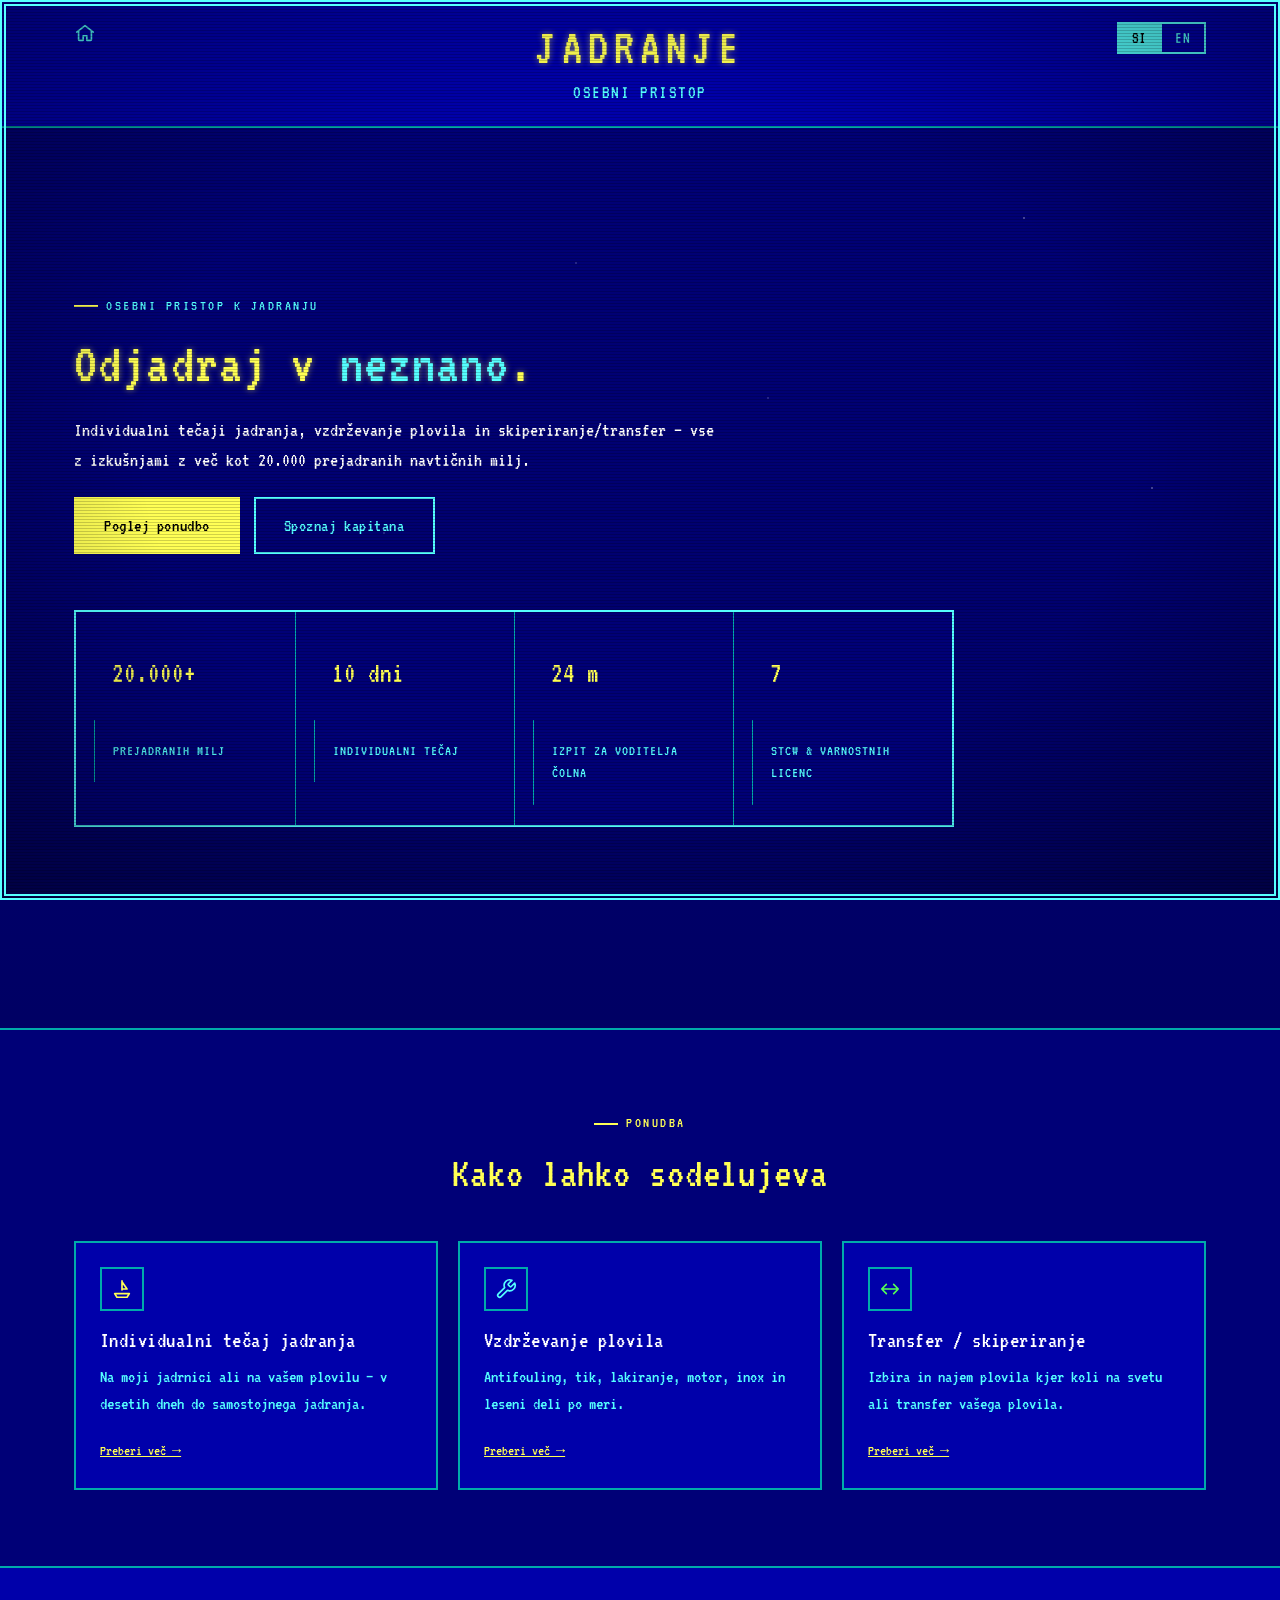
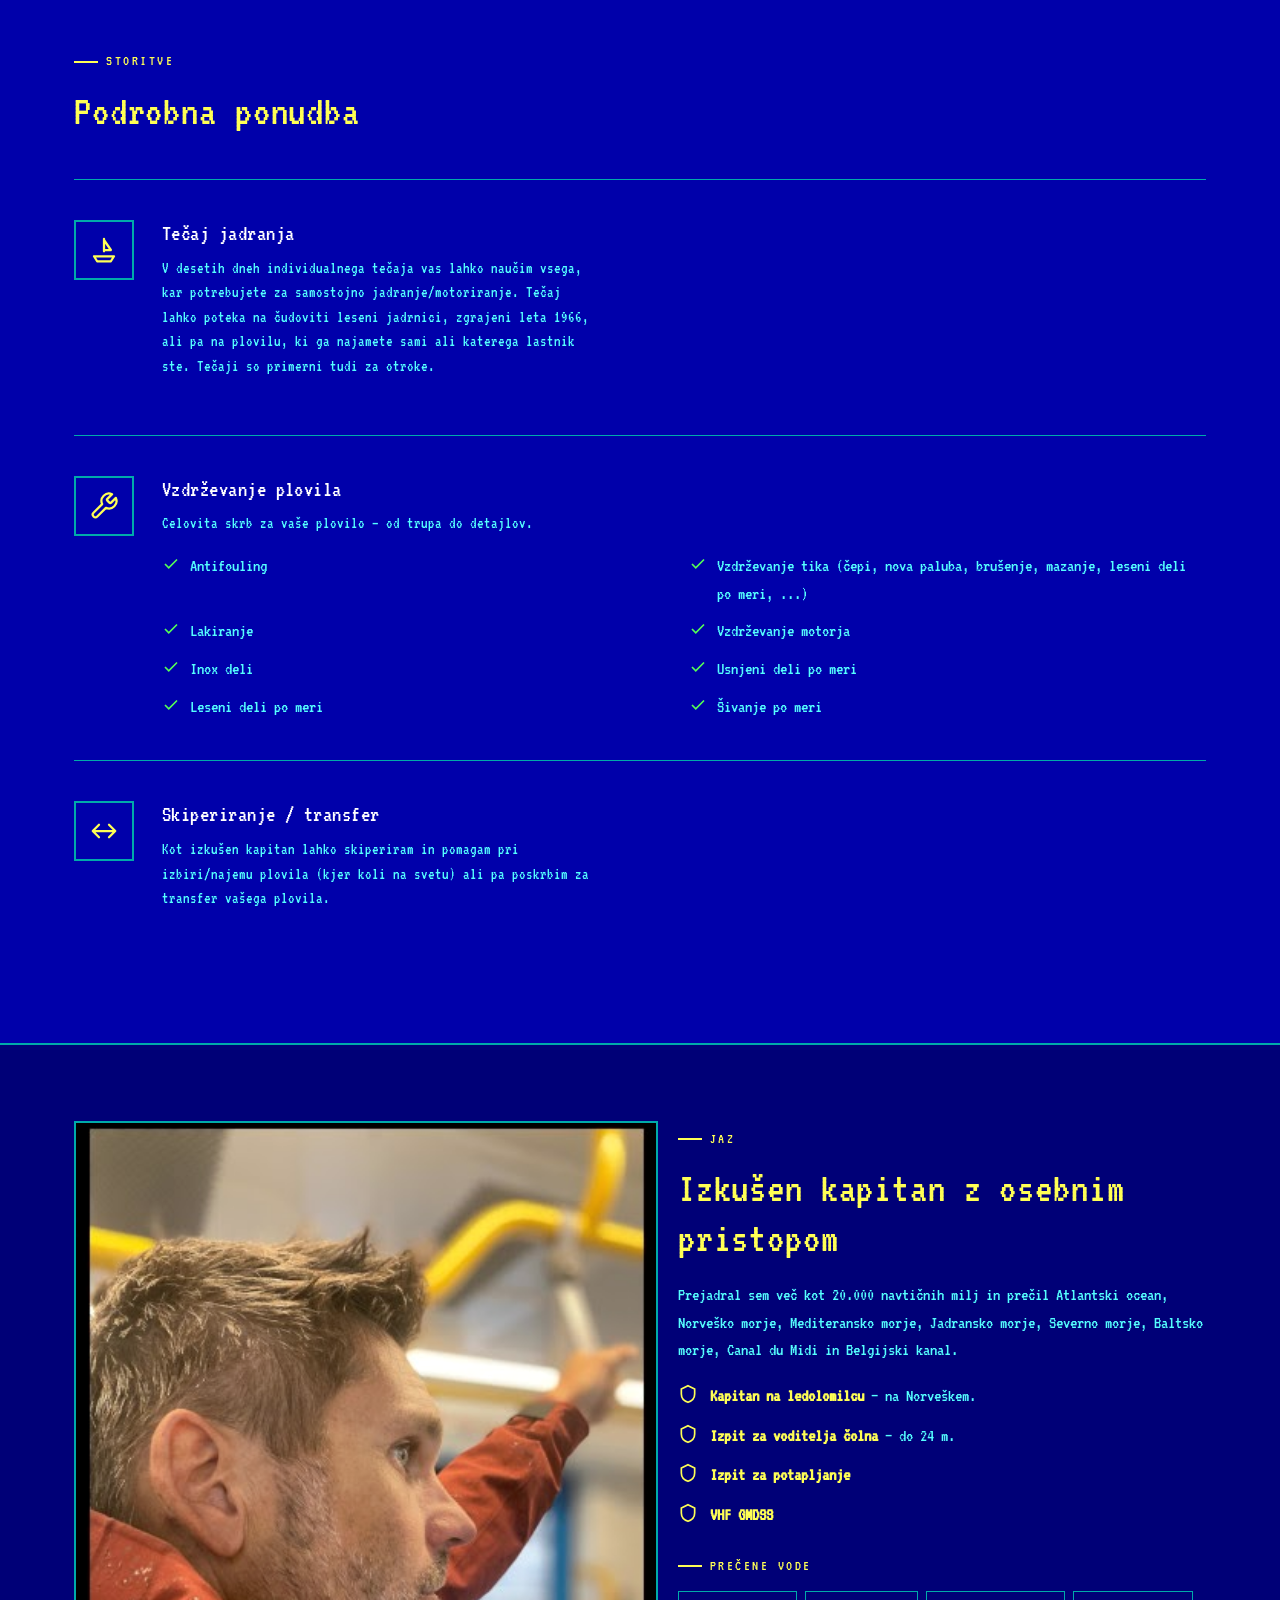
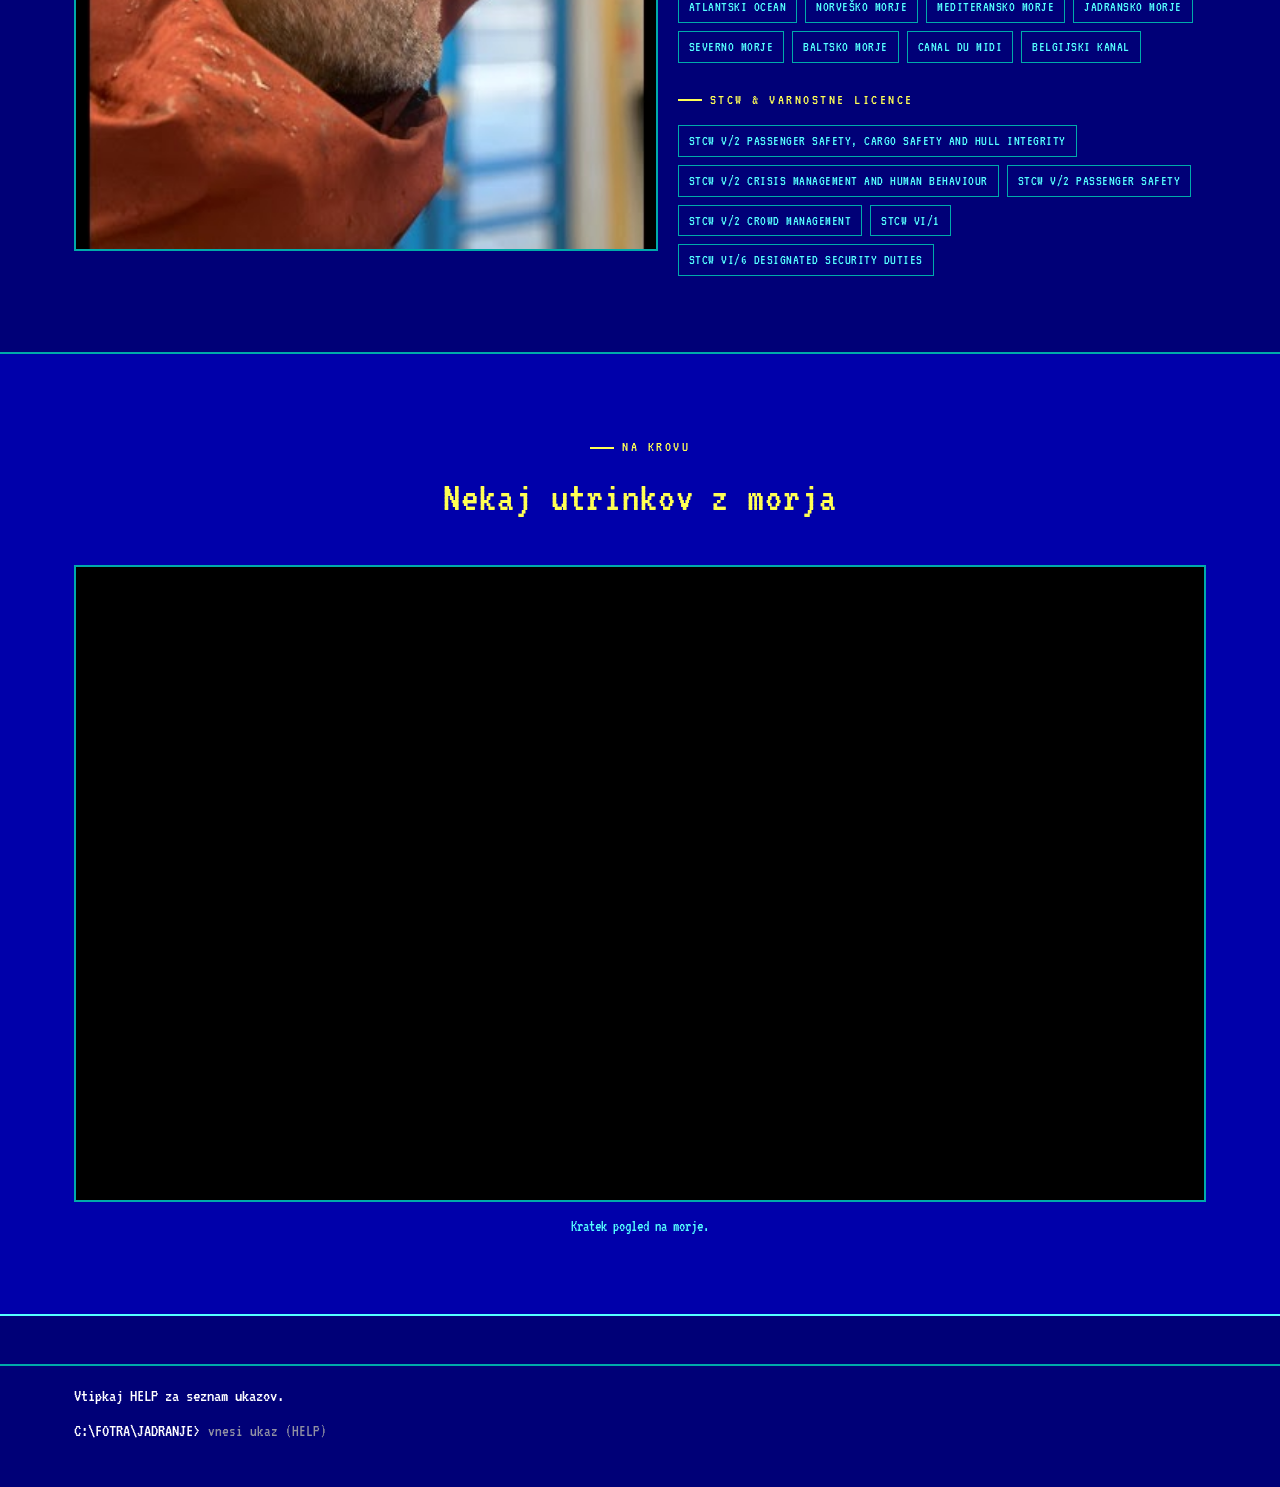
==== commit 47dc4091: "Match fotra.net's terminal exactly: log, greeting, HELP command Same change as ai.fotra.net / video." ====
--- a/index.html
+++ b/index.html
@@ -202,9 +202,10 @@
 <footer>
   <div class="foot-terminal">
     <div class="wrap">
+      <div class="term-log" id="termLog" aria-live="polite"></div>
       <div class="term-line">
         <label for="termInput" class="prompt">C:\FOTRA\JADRANJE&gt;</label>
-        <input type="text" id="termInput" class="term-input" autocomplete="off" autocapitalize="off" autocorrect="off" spellcheck="false" aria-label="Command input" placeholder="back / snake" data-sl-ph="ukaz: back / snake" data-en-ph="command: back / snake">
+        <input type="text" id="termInput" class="term-input" autocomplete="off" autocapitalize="off" autocorrect="off" spellcheck="false" aria-label="Command input" placeholder="vnesi ukaz (HELP)" data-sl-ph="vnesi ukaz (HELP)" data-en-ph="type a command (HELP)">
       </div>
     </div>
   </div>
--- a/assets/css/style.css
+++ b/assets/css/style.css
@@ -262,6 +262,8 @@
 
 /* ---------- Footer terminal (BACK / SNAKE commands) ---------- */
 .foot-terminal{ border-top:2px solid var(--cyan-dim); padding:16px 0; }
+.term-log{ display:flex; flex-direction:column; gap:2px; max-height:7.4em; overflow-y:auto; margin-bottom:.5rem; }
+.term-log div{ white-space:pre-wrap; word-break:break-word; }
 .term-line{ display:flex; align-items:center; gap:.5rem; cursor:text; }
 .prompt{ color: var(--white); flex:none; white-space:nowrap; }
 .term-input{
@@ -269,7 +271,6 @@
   color: var(--white); font-family:'VT323', monospace; font-size:1.05rem; caret-color: var(--white);
 }
 .term-input::placeholder{ color: var(--grey); opacity:.85; }
-.term-input.term-error{ color: var(--red); }
 
 /* ---------- SNAKE overlay ---------- */
 .snake-overlay{
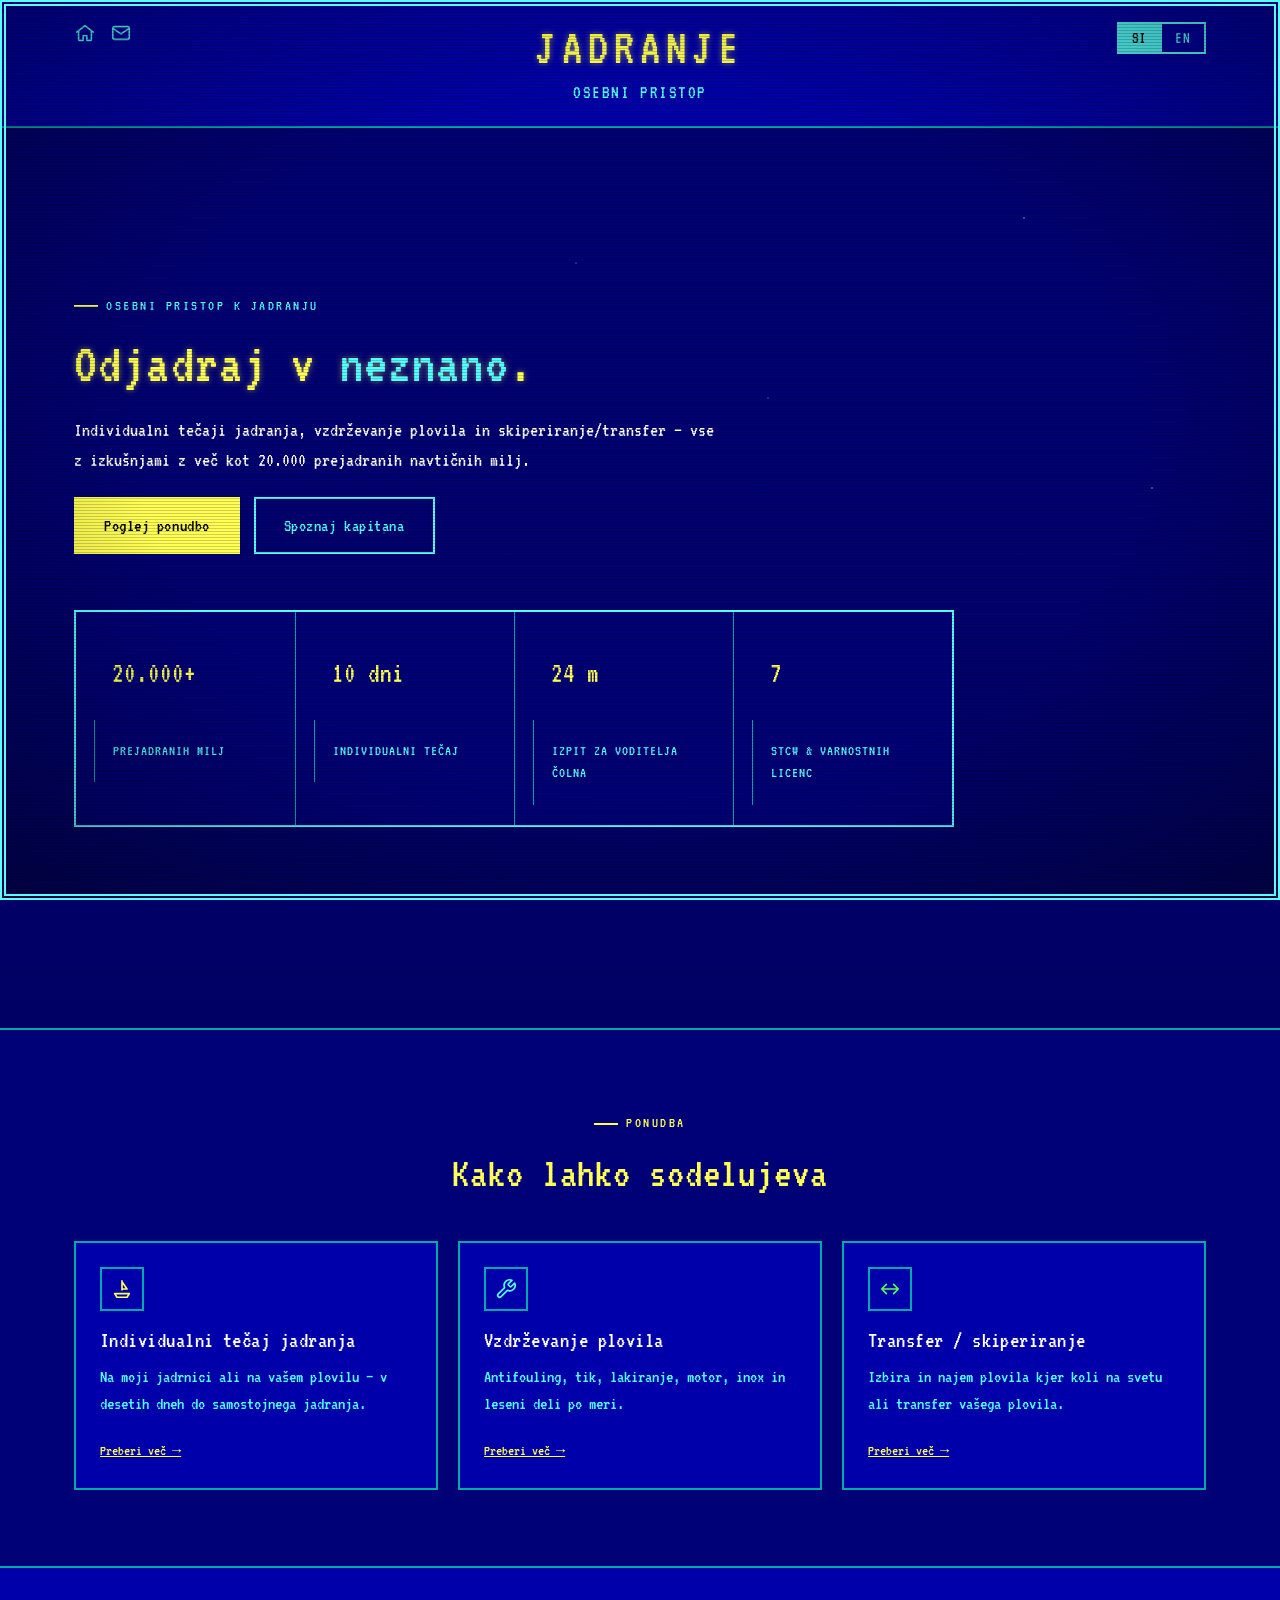
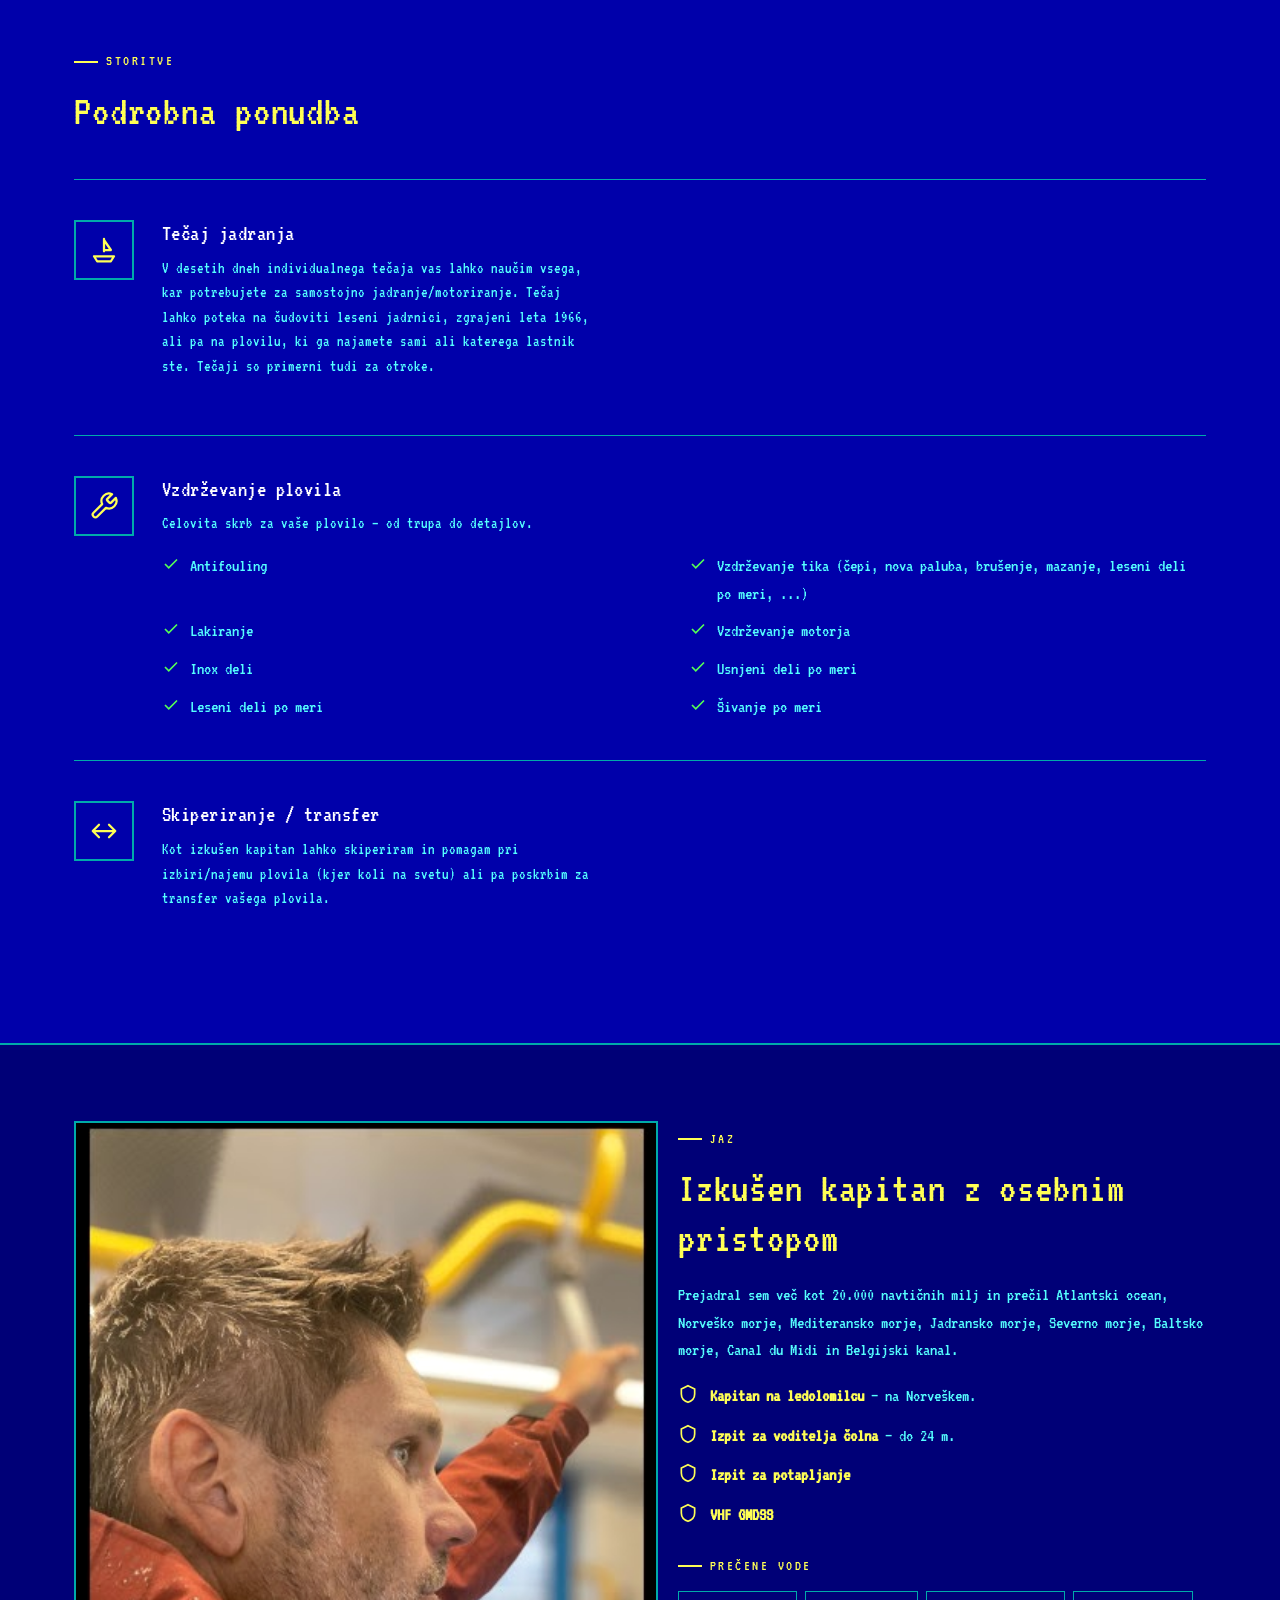
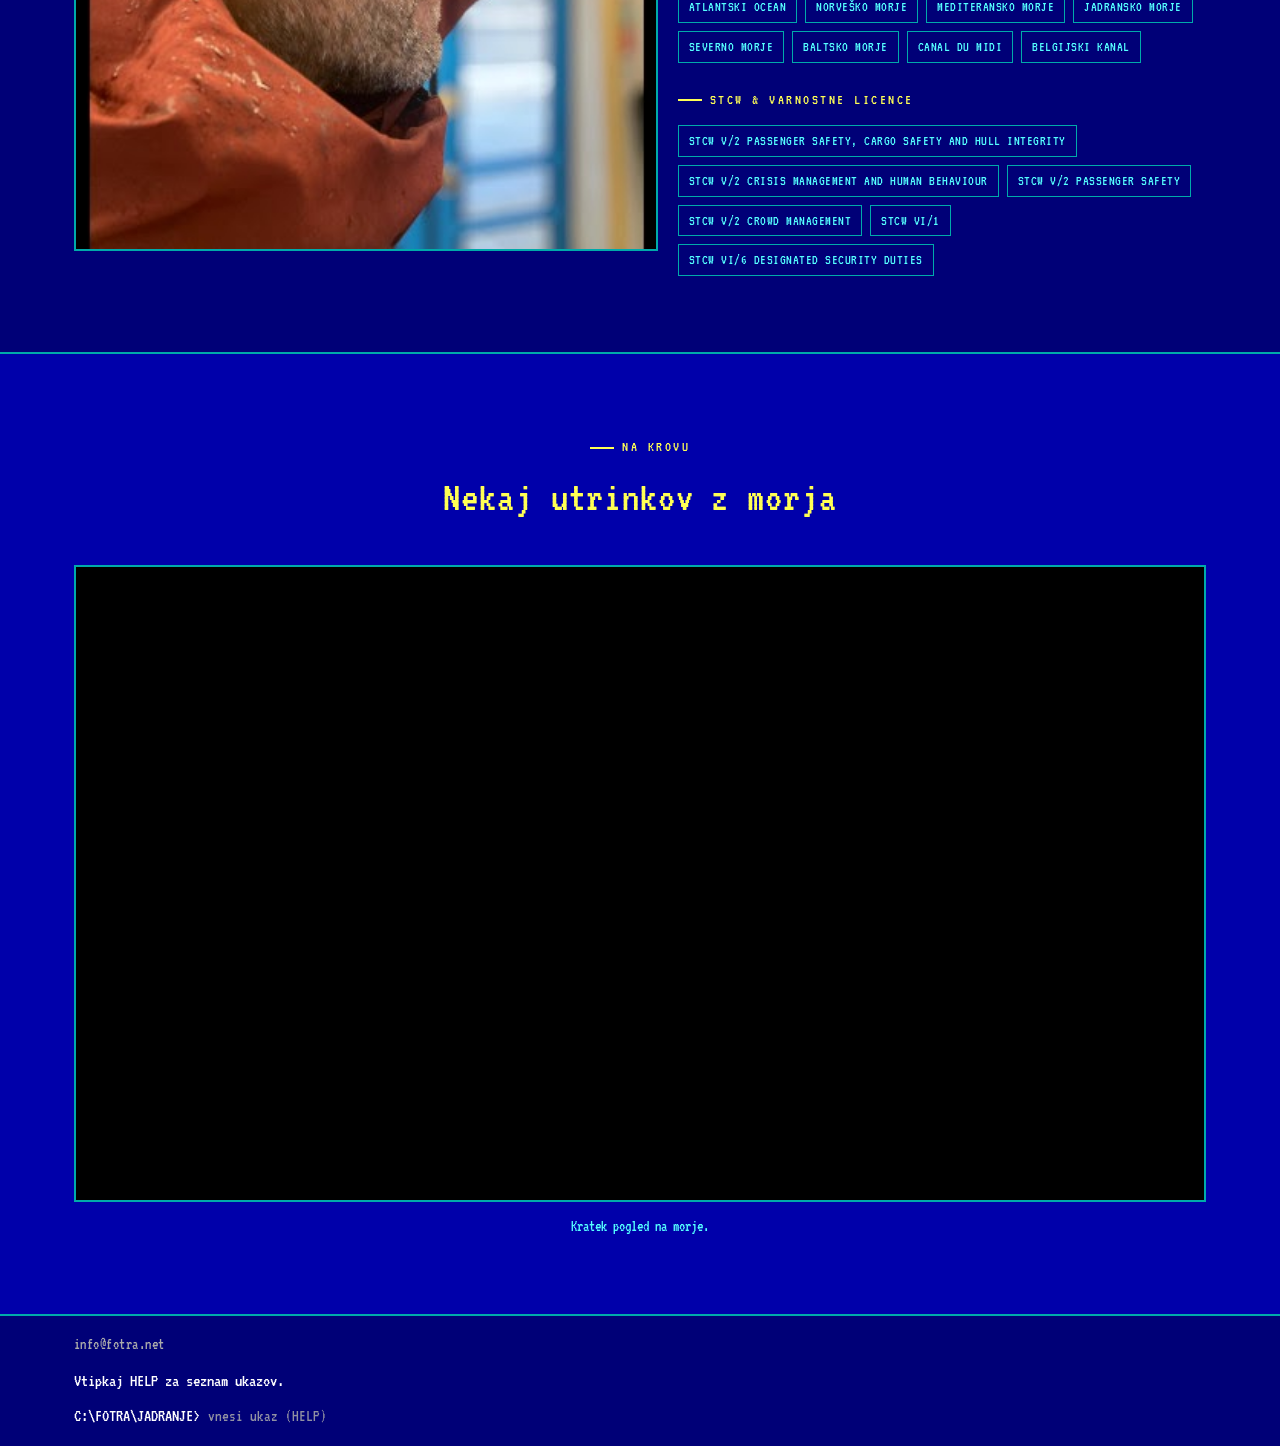
==== commit 42667d1c: "Add an email icon and contact link to info@fotra.net Titlebar: a mail icon sits next to the home ico" ====
--- a/index.html
+++ b/index.html
@@ -15,9 +15,14 @@
 <!-- ============ TITLEBAR ============ -->
 <div class="titlebar">
   <div class="wrap titlebar-inner">
-    <a href="https://fotra.net/" class="home-btn" aria-label="fotra.net" title="fotra.net">
-      <svg viewBox="0 0 24 24" fill="none" stroke="currentColor" stroke-width="1.8" stroke-linecap="round" stroke-linejoin="round"><path d="M3 11l9-7 9 7"/><path d="M5 10v9a1 1 0 0 0 1 1h4v-5h4v5h4a1 1 0 0 0 1-1v-9"/></svg>
-    </a>
+    <div class="icon-links">
+      <a href="https://fotra.net/" class="home-btn" aria-label="fotra.net" title="fotra.net">
+        <svg viewBox="0 0 24 24" fill="none" stroke="currentColor" stroke-width="1.8" stroke-linecap="round" stroke-linejoin="round"><path d="M3 11l9-7 9 7"/><path d="M5 10v9a1 1 0 0 0 1 1h4v-5h4v5h4a1 1 0 0 0 1-1v-9"/></svg>
+      </a>
+      <a href="mailto:info@fotra.net" class="email-btn" aria-label="info@fotra.net" title="info@fotra.net">
+        <svg viewBox="0 0 24 24" fill="none" stroke="currentColor" stroke-width="1.8" stroke-linecap="round" stroke-linejoin="round"><rect x="3" y="5" width="18" height="14" rx="2"/><path d="M3 7l9 6 9-6"/></svg>
+      </a>
+    </div>
     <div class="lang-toggle" role="group" aria-label="Language / Jezik">
       <button type="button" class="lang-btn" data-lang="sl">SI</button>
       <button type="button" class="lang-btn" data-lang="en">EN</button>
@@ -202,6 +207,7 @@
 <footer>
   <div class="foot-terminal">
     <div class="wrap">
+      <a class="foot-email" href="mailto:info@fotra.net">info@fotra.net</a>
       <div class="term-log" id="termLog" aria-live="polite"></div>
       <div class="term-line">
         <label for="termInput" class="prompt">C:\FOTRA\JADRANJE&gt;</label>
--- a/assets/css/style.css
+++ b/assets/css/style.css
@@ -109,9 +109,10 @@
   border-bottom: 2px solid var(--cyan-dim);
 }
 .titlebar-inner{ position:relative; }
-.home-btn{ position:absolute; top:0; left:24px; display:inline-flex; color: var(--cyan); text-decoration:none; transition: color .15s ease, transform .15s ease; }
-.home-btn svg{ width:22px; height:22px; flex:none; }
-.home-btn:hover, .home-btn:focus-visible{ color: var(--yellow); transform:translateY(-1px); }
+.icon-links{ position:absolute; top:0; left:24px; display:inline-flex; align-items:center; gap:14px; }
+.icon-links a{ display:inline-flex; color: var(--cyan); text-decoration:none; transition: color .15s ease, transform .15s ease; }
+.icon-links a svg{ width:22px; height:22px; flex:none; }
+.icon-links a:hover, .icon-links a:focus-visible{ color: var(--yellow); transform:translateY(-1px); }
 .lang-toggle{ position:absolute; top:0; right:24px; display:inline-flex; border:2px solid var(--cyan); }
 .lang-btn{
   font-family:'VT323', monospace; background: var(--dos-blue); color: var(--cyan);
@@ -134,7 +135,7 @@
 @media (max-width:420px){
   .wrap{ padding:0 16px; }
   .titlebar{ padding:18px 0 16px; }
-  .home-btn{ left:16px; }
+  .icon-links{ left:16px; }
   .lang-toggle{ right:16px; }
 }
 
@@ -251,7 +252,7 @@
 .check-list svg{ width:18px; height:18px; flex:none; margin-top:3px; color: var(--green); stroke:currentColor; fill:none; }
 
 /* ---------- FOOTER ---------- */
-footer{ background: var(--dos-blue-dark); border-top:2px solid var(--cyan); padding:48px 0 26px; }
+footer{ background: var(--dos-blue-dark); }
 .foot-grid{ display:grid; grid-template-columns: 1.4fr 1fr 1fr; gap:36px; }
 @media (max-width:760px){ .foot-grid{ grid-template-columns:1fr; gap:26px; } }
 .foot-grid h4{ color: var(--yellow); font-size:1.1rem; margin-bottom:12px; }
@@ -262,6 +263,8 @@
 
 /* ---------- Footer terminal (BACK / SNAKE commands) ---------- */
 .foot-terminal{ border-top:2px solid var(--cyan-dim); padding:16px 0; }
+.foot-email{ display:block; color: var(--grey); text-decoration:none; font-size:1rem; letter-spacing:.03em; margin-bottom:.7rem; transition: color .15s ease; }
+.foot-email:hover, .foot-email:focus-visible{ color: var(--yellow); }
 .term-log{ display:flex; flex-direction:column; gap:2px; max-height:7.4em; overflow-y:auto; margin-bottom:.5rem; }
 .term-log div{ white-space:pre-wrap; word-break:break-word; }
 .term-line{ display:flex; align-items:center; gap:.5rem; cursor:text; }
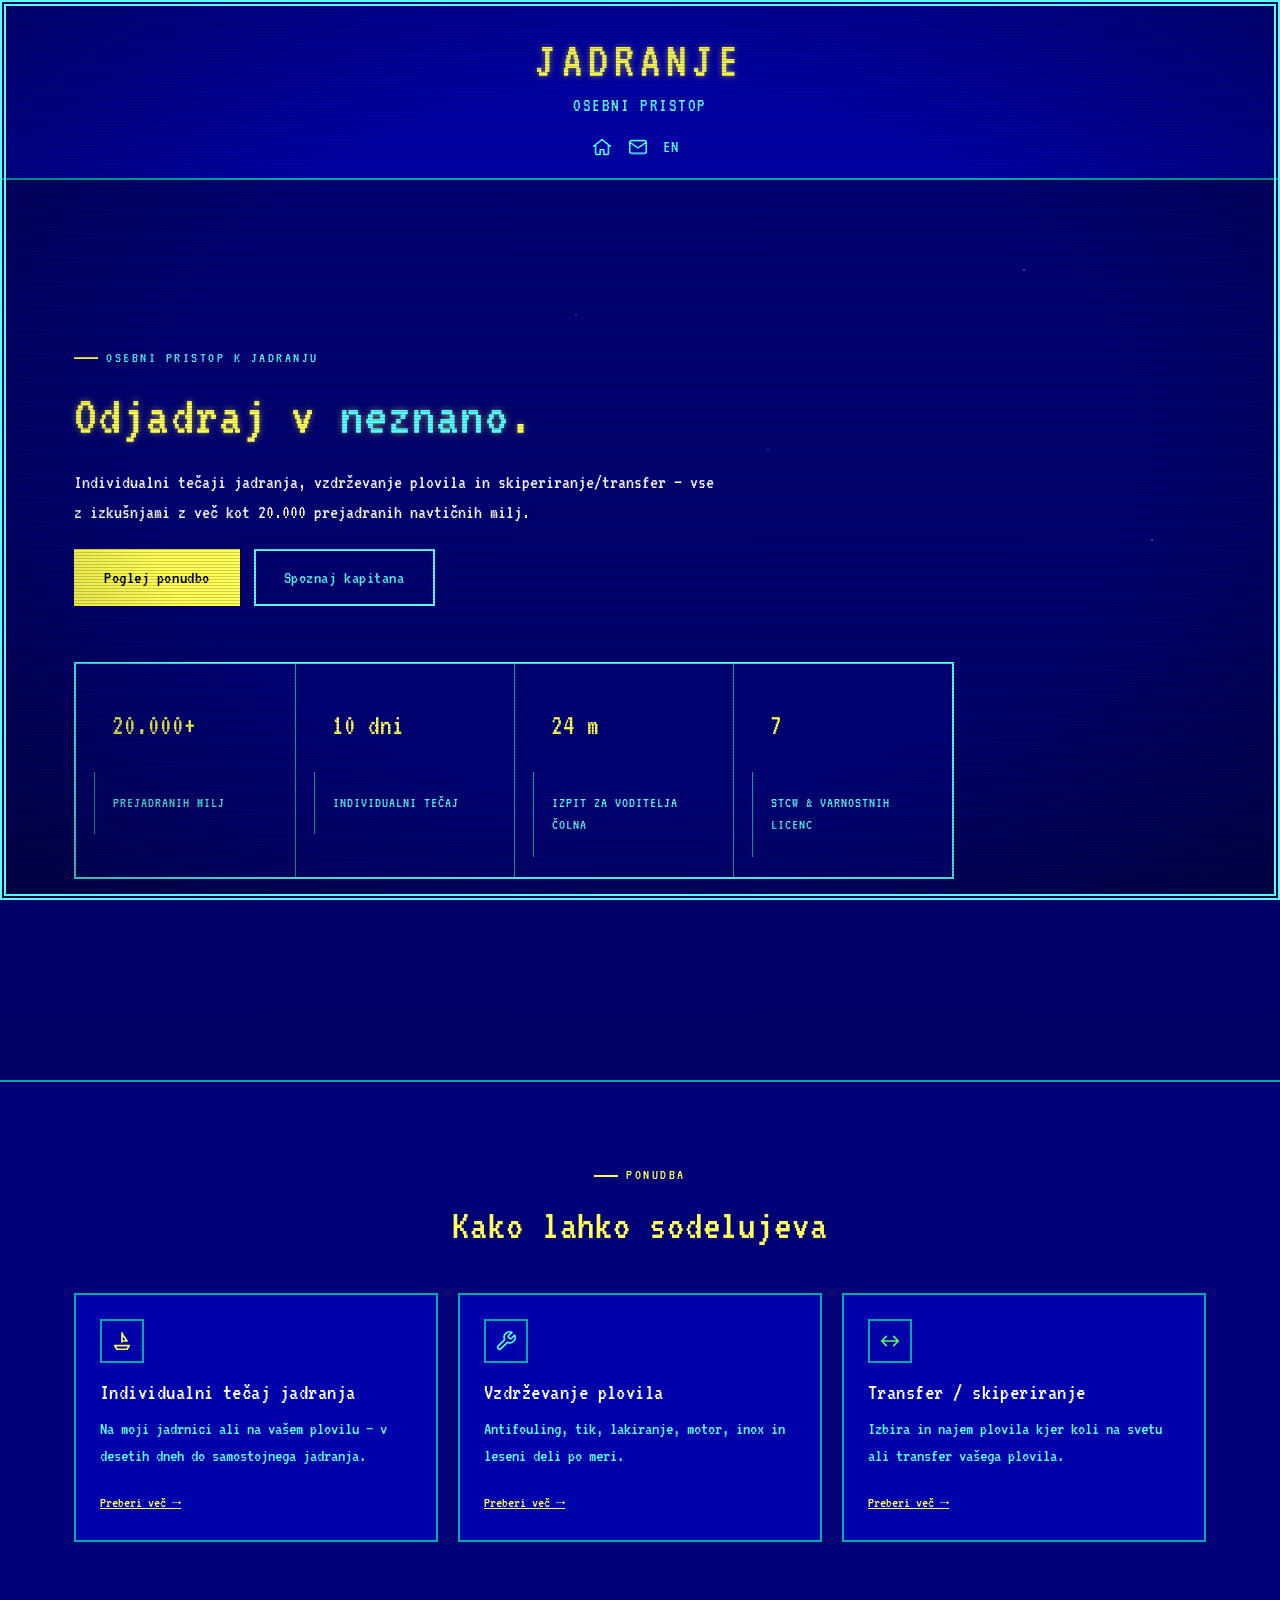
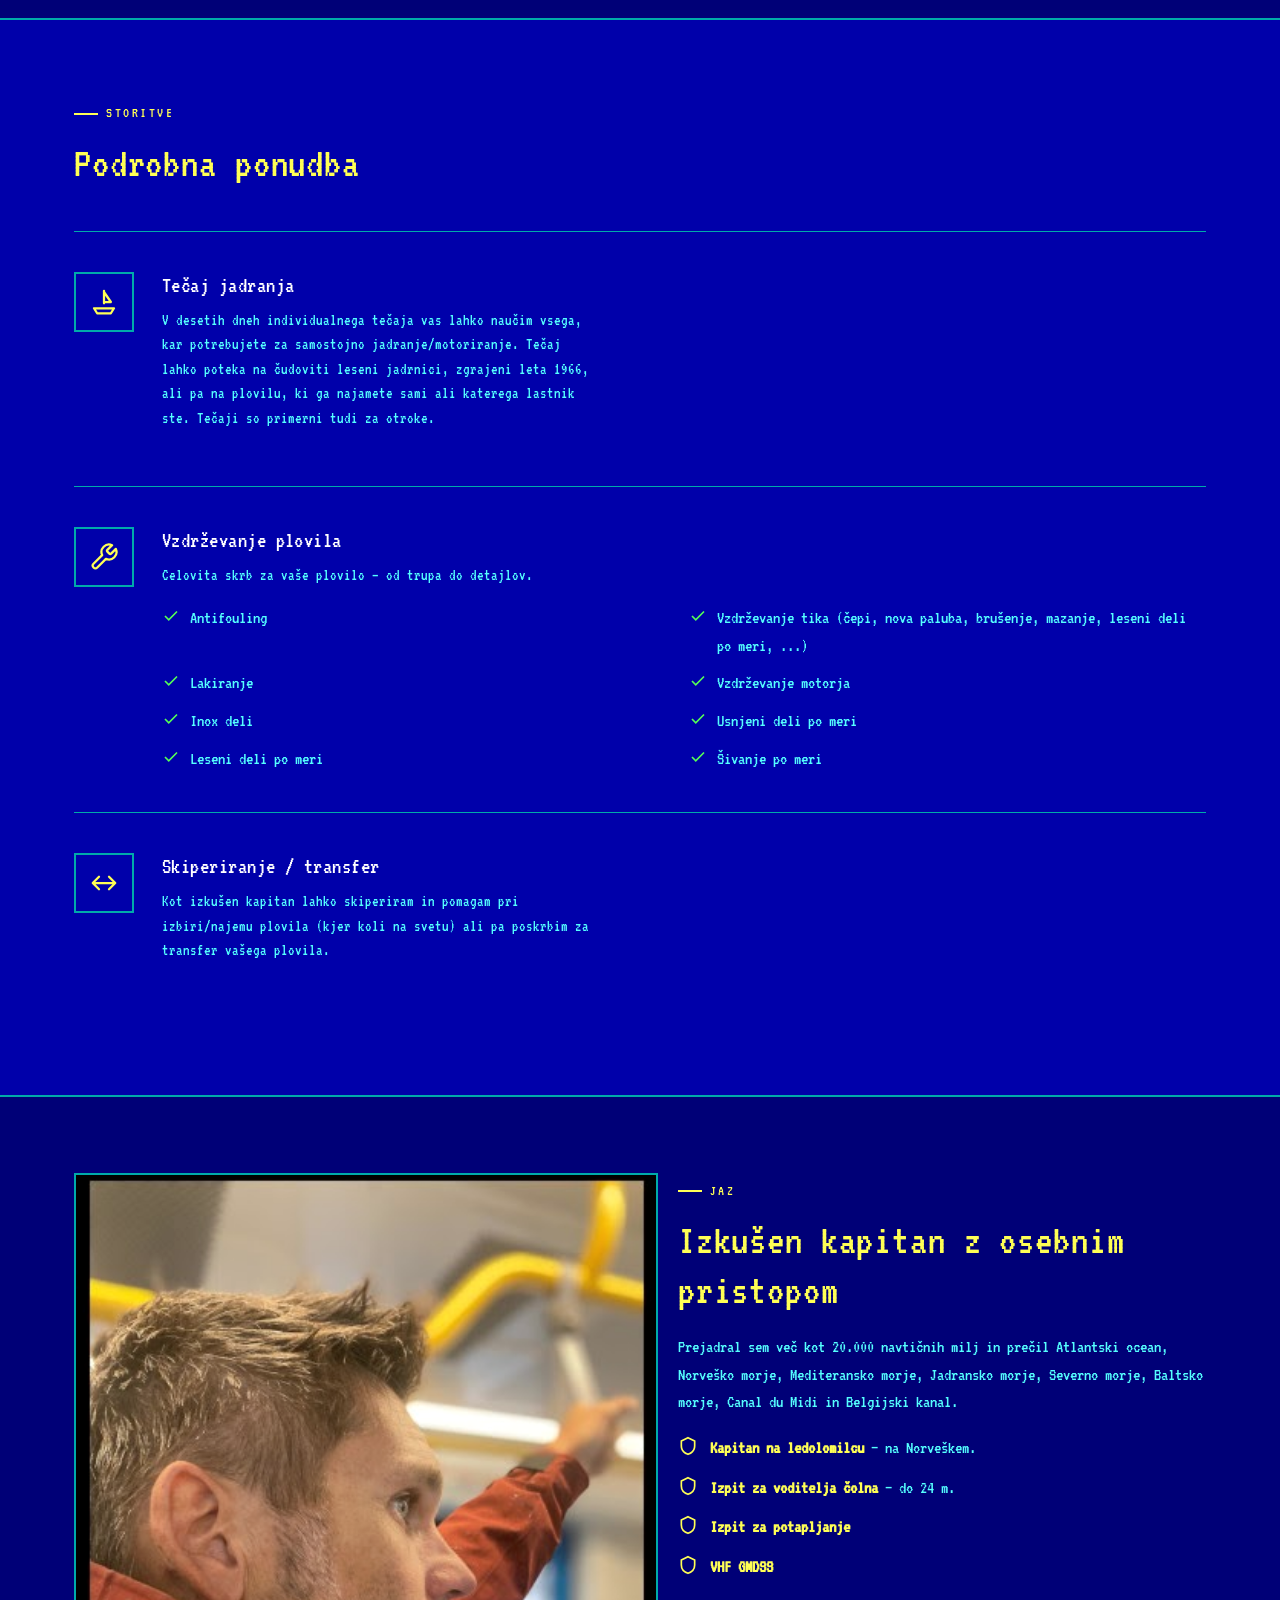
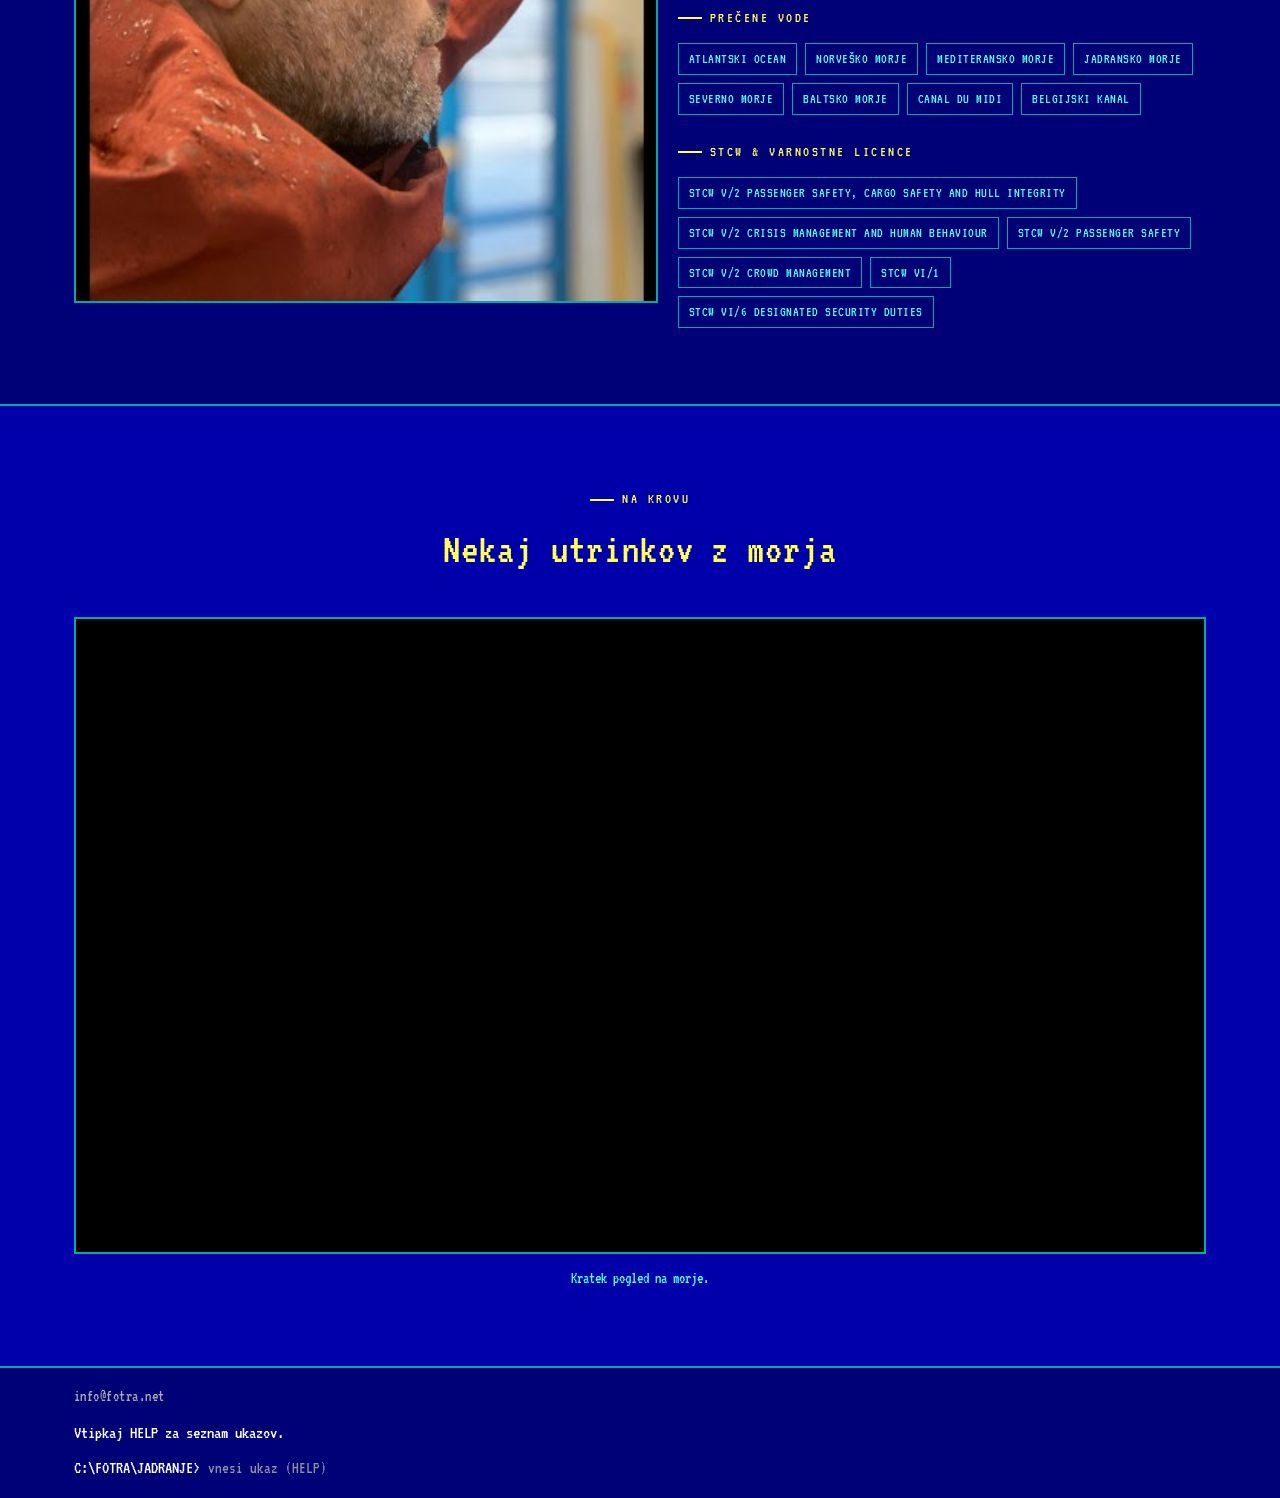
==== commit ebc39c45: "Match ai.fotra.net's titlebar layout: controls row below the title Moved the home/email icons and la" ====
--- a/index.html
+++ b/index.html
@@ -15,20 +15,22 @@
 <!-- ============ TITLEBAR ============ -->
 <div class="titlebar">
   <div class="wrap titlebar-inner">
-    <div class="icon-links">
-      <a href="https://fotra.net/" class="home-btn" aria-label="fotra.net" title="fotra.net">
-        <svg viewBox="0 0 24 24" fill="none" stroke="currentColor" stroke-width="1.8" stroke-linecap="round" stroke-linejoin="round"><path d="M3 11l9-7 9 7"/><path d="M5 10v9a1 1 0 0 0 1 1h4v-5h4v5h4a1 1 0 0 0 1-1v-9"/></svg>
-      </a>
-      <a href="mailto:info@fotra.net" class="email-btn" aria-label="info@fotra.net" title="info@fotra.net">
-        <svg viewBox="0 0 24 24" fill="none" stroke="currentColor" stroke-width="1.8" stroke-linecap="round" stroke-linejoin="round"><rect x="3" y="5" width="18" height="14" rx="2"/><path d="M3 7l9 6 9-6"/></svg>
-      </a>
-    </div>
-    <div class="lang-toggle" role="group" aria-label="Language / Jezik">
-      <button type="button" class="lang-btn" data-lang="sl">SI</button>
-      <button type="button" class="lang-btn" data-lang="en">EN</button>
-    </div>
     <p class="ascii-title" data-sl="JADRANJE" data-en="SAILING">JADRANJE</p>
     <p class="sub" data-sl="OSEBNI PRISTOP" data-en="A PERSONAL APPROACH">OSEBNI PRISTOP</p>
+    <div class="titlebar-controls">
+      <div class="icon-links">
+        <a href="https://fotra.net/" class="home-btn" aria-label="fotra.net" title="fotra.net">
+          <svg width="22" height="22" viewBox="0 0 24 24" fill="none" stroke="currentColor" stroke-width="1.8" stroke-linecap="round" stroke-linejoin="round"><path d="M3 11l9-7 9 7"/><path d="M5 10v9a1 1 0 0 0 1 1h4v-5h4v5h4a1 1 0 0 0 1-1v-9"/></svg>
+        </a>
+        <a href="mailto:info@fotra.net" class="email-btn" aria-label="info@fotra.net" title="info@fotra.net">
+          <svg width="22" height="22" viewBox="0 0 24 24" fill="none" stroke="currentColor" stroke-width="1.8" stroke-linecap="round" stroke-linejoin="round"><rect x="3" y="5" width="18" height="14" rx="2"/><path d="M3 7l9 6 9-6"/></svg>
+        </a>
+      </div>
+      <div class="lang-toggle" role="group" aria-label="Language / Jezik">
+        <button type="button" class="lang-btn" data-lang="sl">SI</button>
+        <button type="button" class="lang-btn" data-lang="en">EN</button>
+      </div>
+    </div>
   </div>
 </div>
 
--- a/assets/css/style.css
+++ b/assets/css/style.css
@@ -105,21 +105,30 @@
    used everywhere else on the page. */
 .titlebar{
   text-align:center;
-  padding: 22px 0 18px;
+  /* Top padding matches ai.fotra.net's effective gap from the viewport edge
+     to the icon/lang-toggle row: that page's real .screen border (6px) plus
+     its own clamp(1rem,4vw,1.8rem) padding, vs. this page's border being a
+     decorative fixed overlay that doesn't otherwise push content down. */
+  padding: calc(6px + clamp(1rem, 4vw, 1.8rem)) 0 18px;
   border-bottom: 2px solid var(--cyan-dim);
 }
 .titlebar-inner{ position:relative; }
-.icon-links{ position:absolute; top:0; left:24px; display:inline-flex; align-items:center; gap:14px; }
+.titlebar-controls{
+  display:flex; align-items:center; justify-content:center; gap:4px;
+  margin-top:0.9rem;
+}
+.icon-links{ display:inline-flex; align-items:center; gap:14px; }
 .icon-links a{ display:inline-flex; color: var(--cyan); text-decoration:none; transition: color .15s ease, transform .15s ease; }
 .icon-links a svg{ width:22px; height:22px; flex:none; }
 .icon-links a:hover, .icon-links a:focus-visible{ color: var(--yellow); transform:translateY(-1px); }
-.lang-toggle{ position:absolute; top:0; right:24px; display:inline-flex; border:2px solid var(--cyan); }
+.lang-toggle{ display:inline-flex; }
 .lang-btn{
   font-family:'VT323', monospace; background: var(--dos-blue); color: var(--cyan);
-  border:none; padding:6px 13px; font-size:1.05rem; letter-spacing:.05em; cursor:pointer;
-}
-.lang-btn + .lang-btn{ border-left:2px solid var(--cyan); }
-.lang-btn.active{ background: var(--cyan); color: var(--black); }
+  border:none; padding:0.2rem 0.6rem; font-size:clamp(0.95rem, 3vw, 1.15rem); line-height:1; letter-spacing:.05em; cursor:pointer;
+}
+/* Only the language you can switch TO is shown — the current one stays
+   in the DOM (for the click handler / a11y) but hidden. */
+.lang-btn.active{ display:none; }
 .lang-btn:hover:not(.active){ color: var(--yellow); }
 .ascii-title{
   font-size: clamp(2.2rem, 9vw, 3.2rem); line-height:1; letter-spacing:.12em;
@@ -134,7 +143,7 @@
 
 @media (max-width:420px){
   .wrap{ padding:0 16px; }
-  .titlebar{ padding:18px 0 16px; }
+  .titlebar{ padding-bottom:16px; }
   .icon-links{ left:16px; }
   .lang-toggle{ right:16px; }
 }
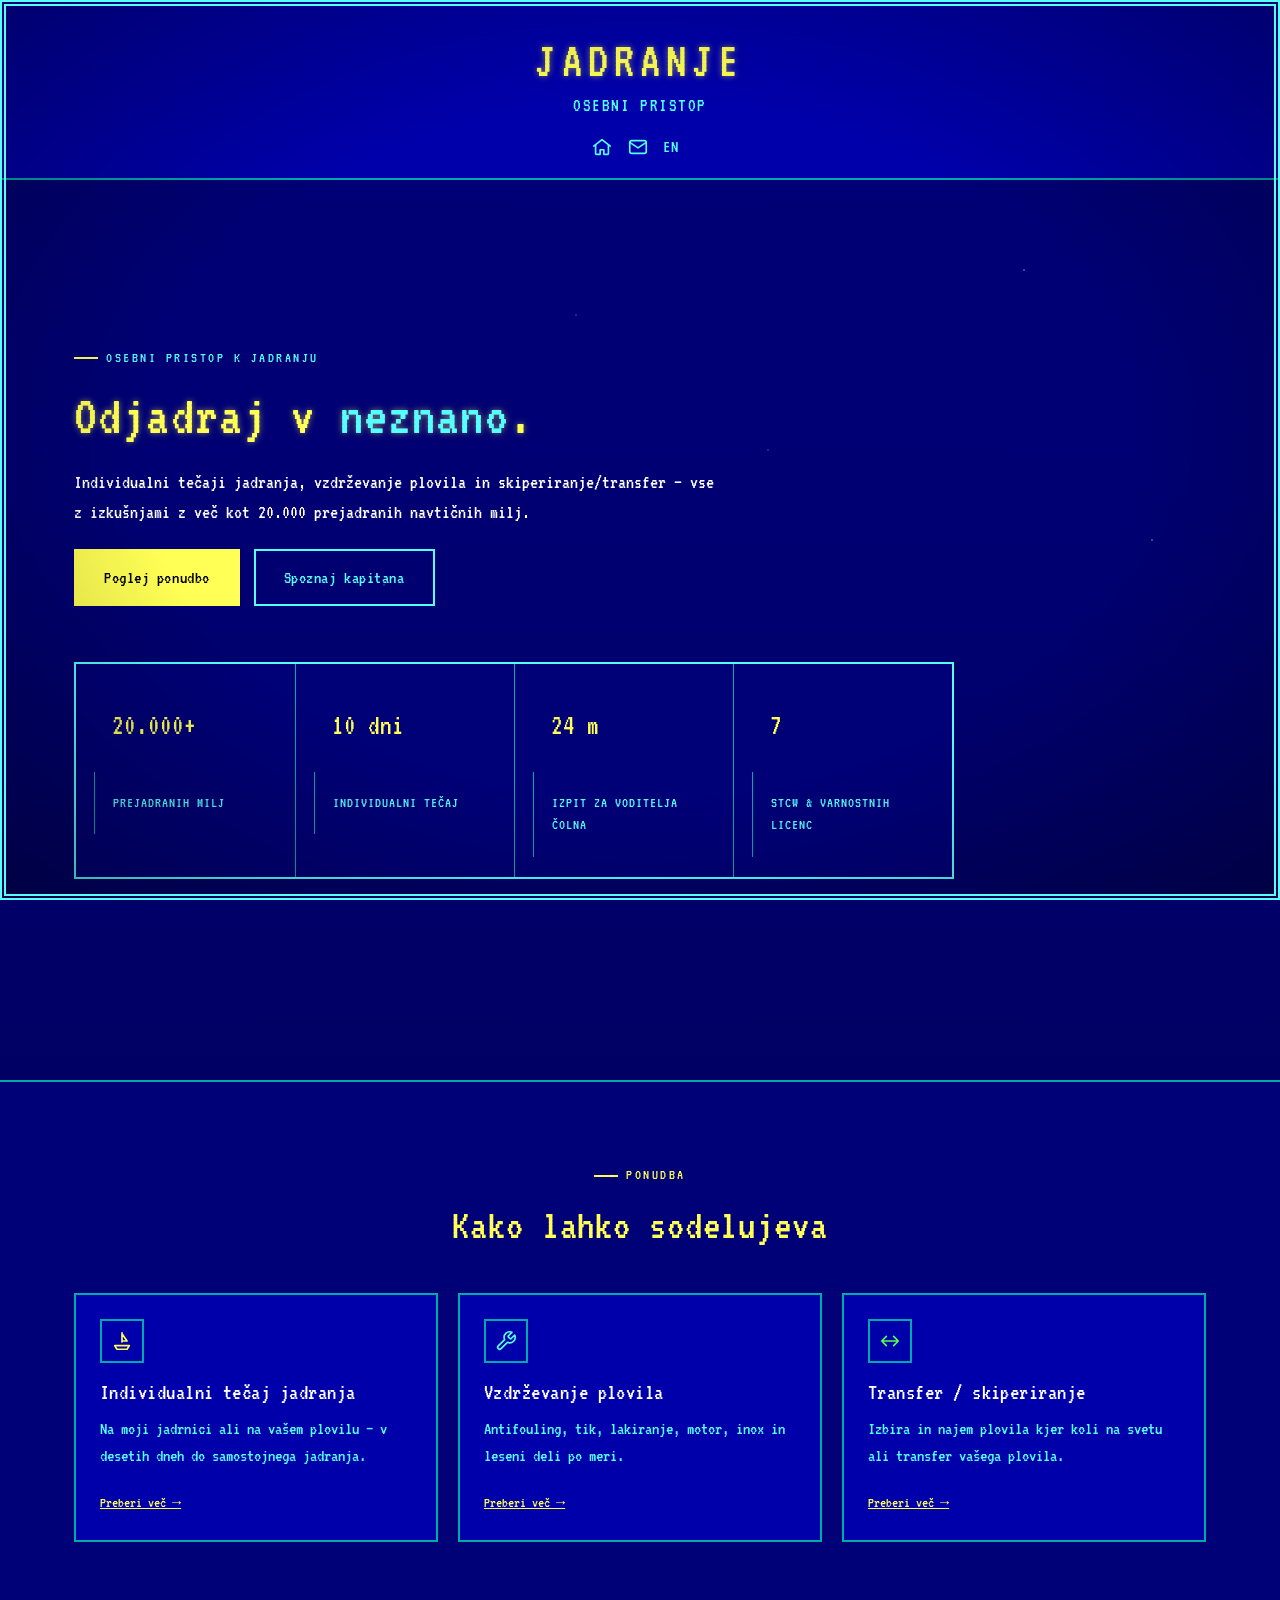
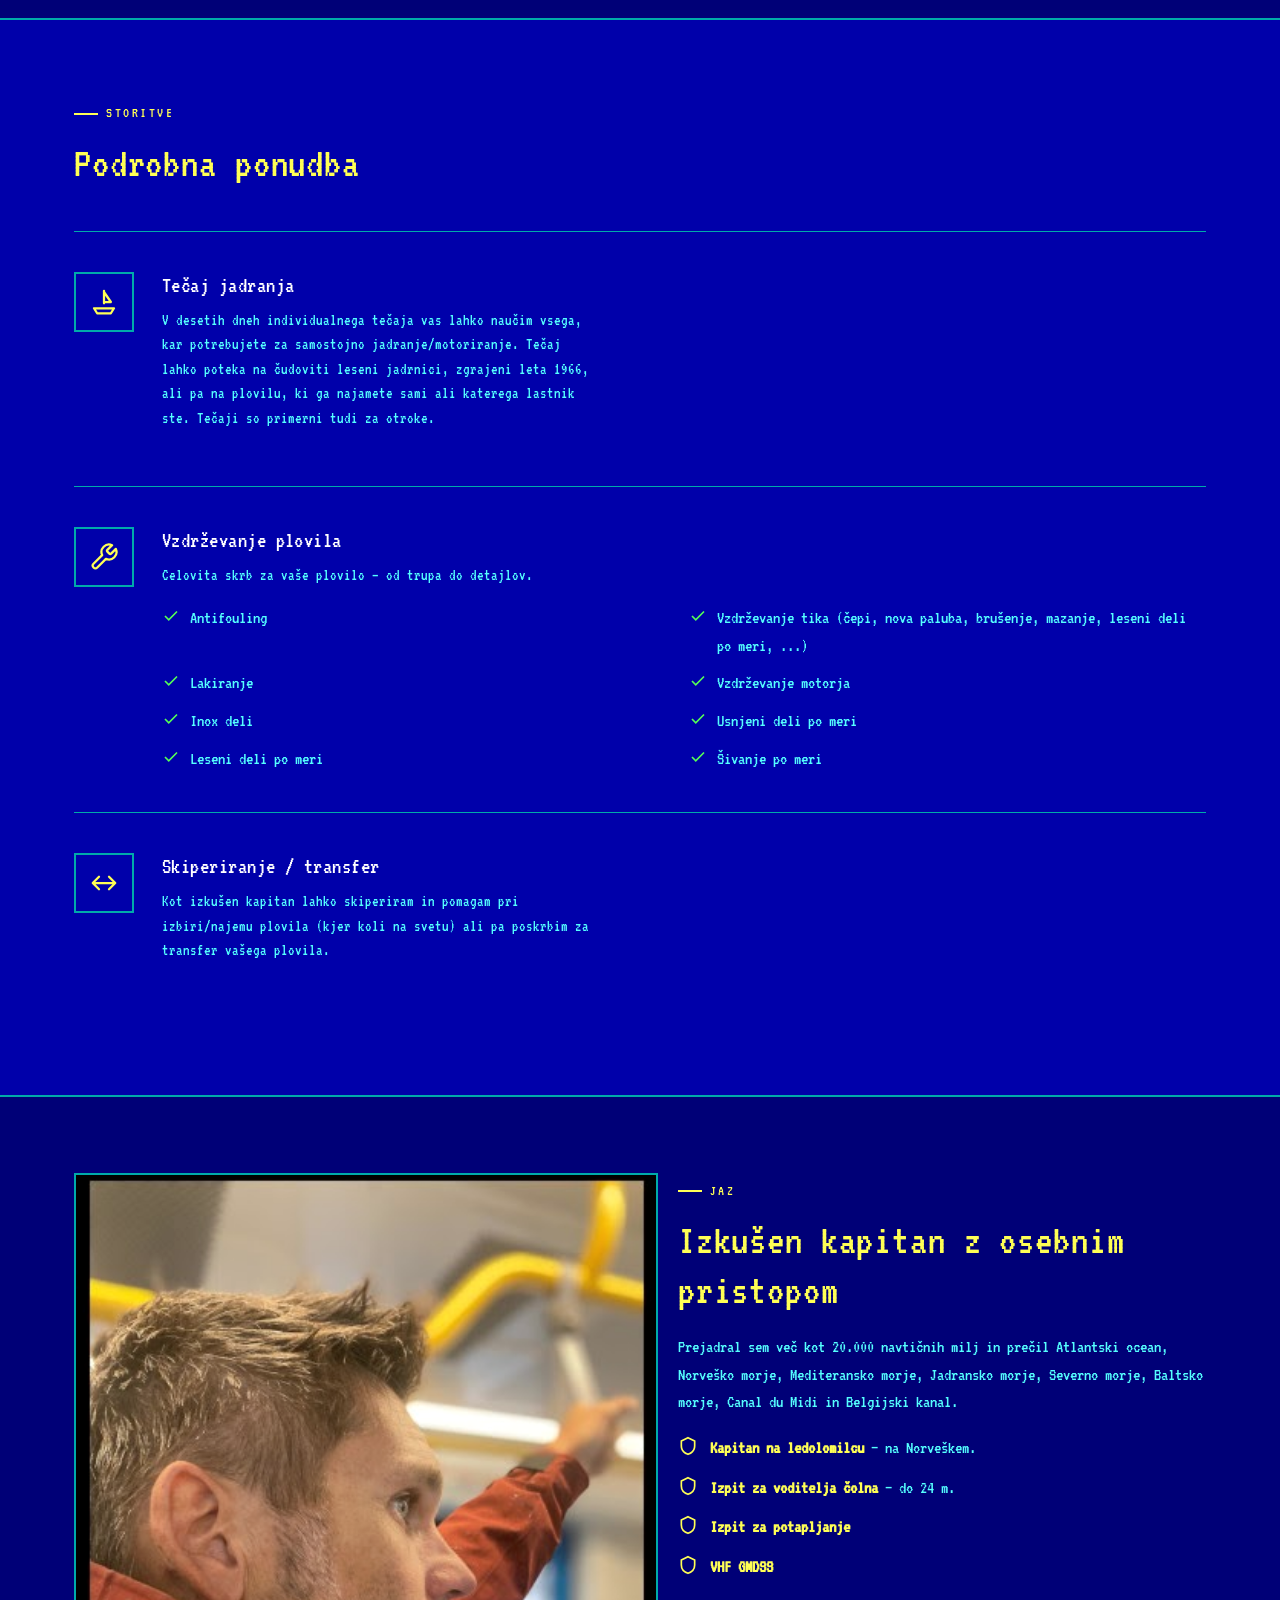
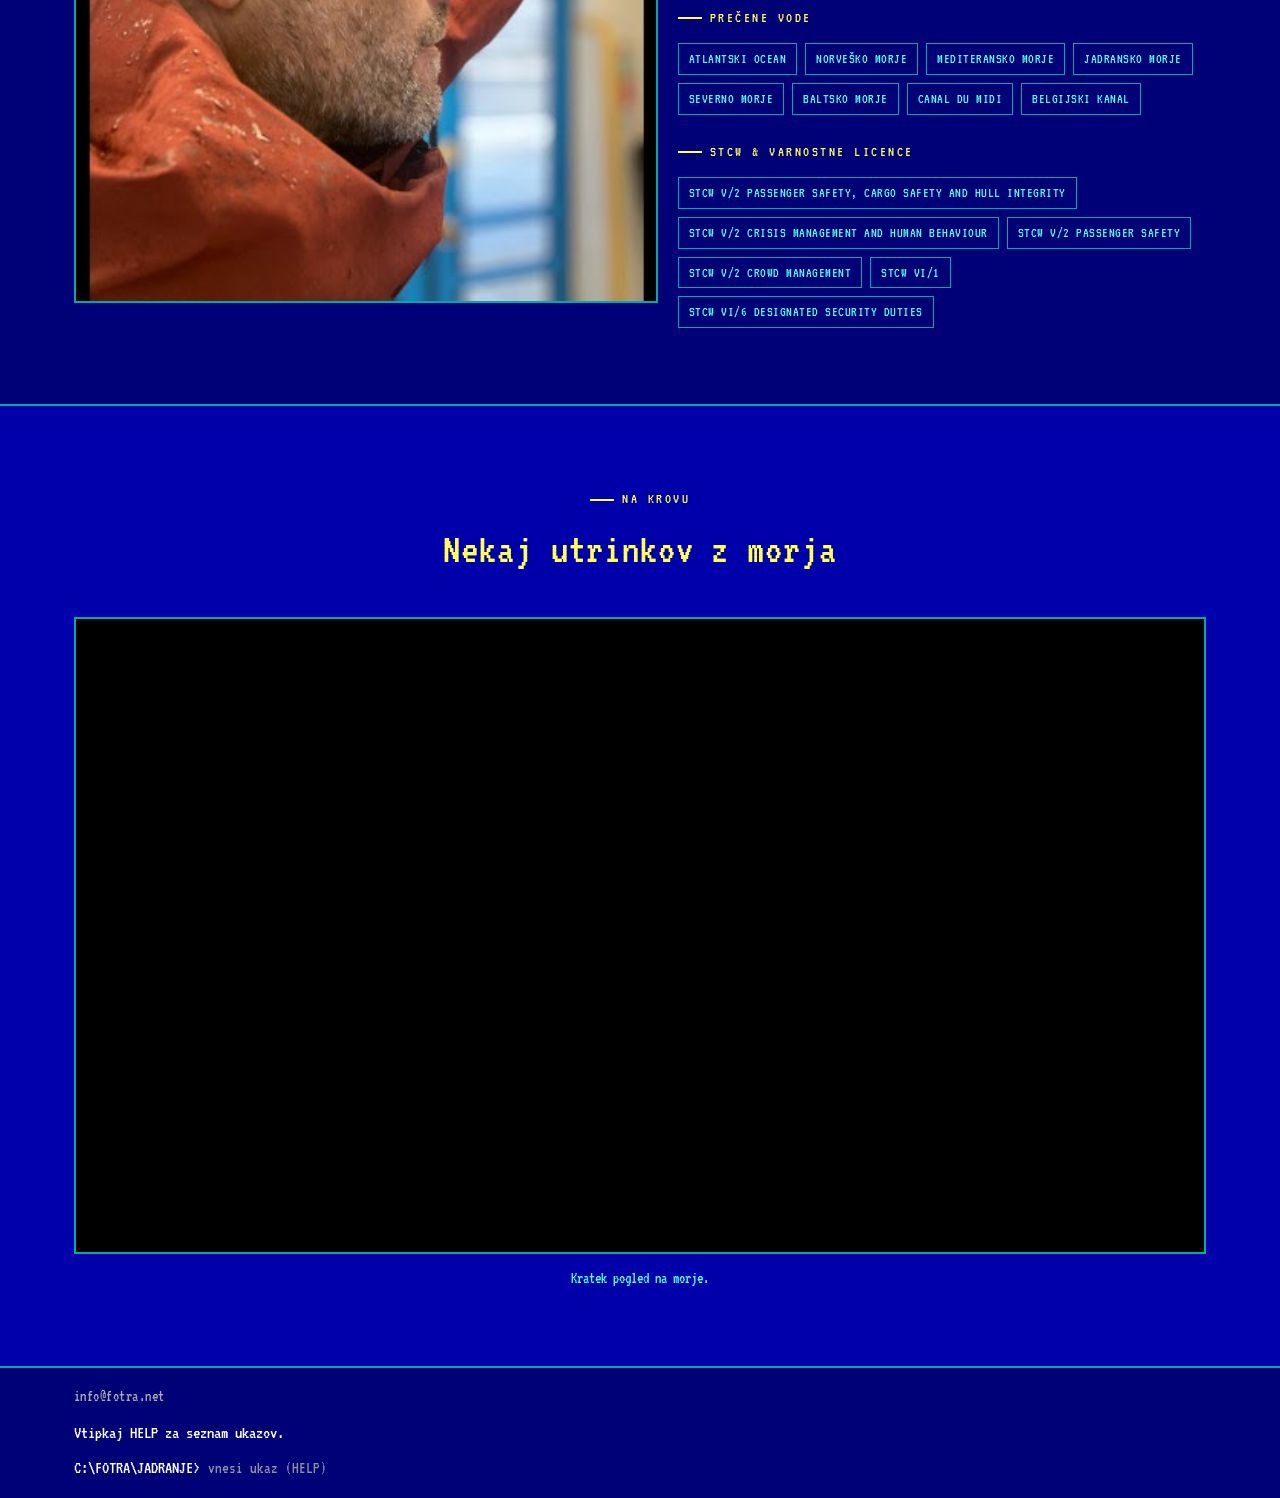
==== commit 8d442661: "Move favicon SVG artwork to its own file on disk (favicon.svg)" ====
--- a/index.html
+++ b/index.html
@@ -1,12 +1,21 @@
 <!DOCTYPE html>
 <html lang="sl" id="htmlRoot">
 <head>
+<!-- Google tag (gtag.js) -->
+<script async src="https://www.googletagmanager.com/gtag/js?id=G-K485JF1MBR"></script>
+<script>
+  window.dataLayer = window.dataLayer || [];
+  function gtag(){dataLayer.push(arguments);}
+  gtag('js', new Date());
+
+  gtag('config', 'G-K485JF1MBR');
+</script>
 <meta charset="UTF-8">
 <meta name="viewport" content="width=device-width, initial-scale=1.0, viewport-fit=cover">
 <meta name="theme-color" content="#0000AA">
 <title id="pageTitle">OSEBNI PRISTOP — jadranje.fotra.net</title>
 <meta id="pageDescription" name="description" content="Individualni tečaji jadranja, vzdrževanje plovil in skiperiranje/transfer. Odjadraj v neznano — z osebnim pristopom.">
-<link rel="icon" type="image/svg+xml" href="data:image/svg+xml,%3Csvg%20xmlns='http://www.w3.org/2000/svg'%20width='24'%20height='24'%20viewBox='0%200%2024%2024'%3E%3Crect%20width='24'%20height='24'%20fill='%230000AA'/%3E%3Cpath%20d='M12%203v10M12%204l5.5%208H12M4%2017h16l-2.5%204h-11z'%20fill='none'%20stroke='%23FFFF55'%20stroke-width='1.8'%20stroke-linecap='round'%20stroke-linejoin='round'/%3E%3C/svg%3E">
+<link rel="icon" type="image/svg+xml" href="favicon.svg">
 <link rel="stylesheet" href="assets/css/style.css">
 </head>
 <body>
--- a/assets/css/style.css
+++ b/assets/css/style.css
@@ -40,14 +40,6 @@
   position: relative;
 }
 
-/* CRT scanlines, matching the FOTRA hub look */
-body::before{
-  content:"";
-  position:fixed; inset:0; pointer-events:none;
-  background: repeating-linear-gradient(to bottom,
-    rgba(0,0,0,0.18) 0px, rgba(0,0,0,0.18) 1px, transparent 1px, transparent 3px);
-  z-index: 900;
-}
 body::after{
   content:"";
   position:fixed; inset:0; pointer-events:none;
